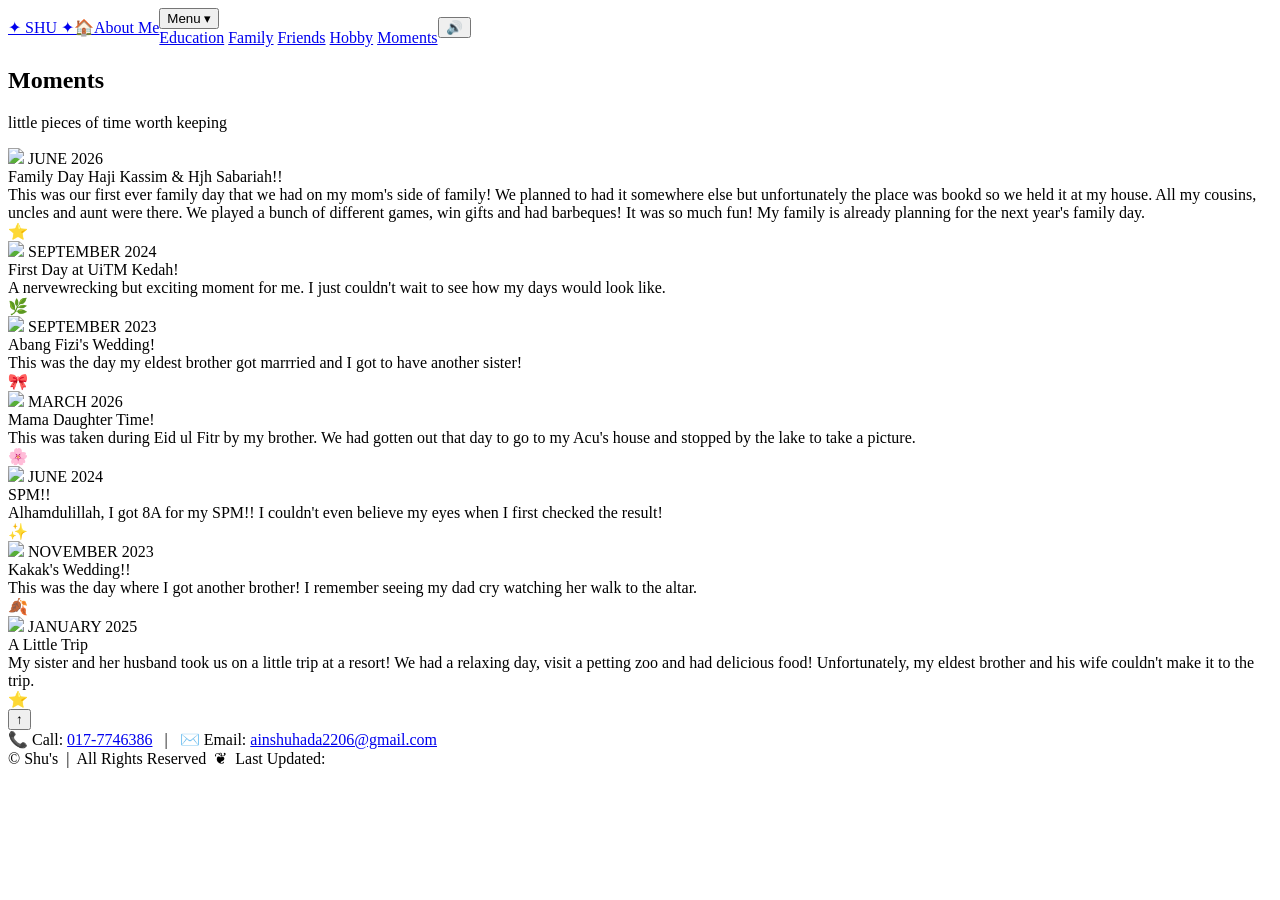
==== moments.html @ 7ead05fb "Add files via upload" ====
<!DOCTYPE html>
<html lang="en">
<head>
  <meta charset="UTF-8" />
  <meta name="viewport" content="width=device-width, initial-scale=1.0"/>
  <title>Moments</title>
  <link rel="stylesheet" href="style.css" />
  <style>
    .page-content {
      max-width: 860px;
      margin: 40px auto;
      background: var(--cream);
      border-radius: 18px;
      border: 3px solid var(--green);
      box-shadow: 4px 4px 0px var(--green);
      padding: 40px 48px;
    }
    .page-content h1 {
      font-family: 'Playfair Display', serif;
      color: var(--red);
      font-size: 2rem;
      margin-bottom: 16px;
      border-bottom: 3px solid var(--coral);
      padding-bottom: 10px;
    }
    .page-content p {
      font-size: 1rem;
      color: var(--dark);
      line-height: 1.8;
    }
  </style>
</head>
<body>

  <!-- Background Audio -->
  <audio id="bgAudio" src="audio/bgsound.mp3" loop></audio>

    <!-- ===================== HEADER / NAVBAR ===================== -->
  <table id="navbar" cellpadding="0" cellspacing="0">
    <tr>
      <!-- Logo (links to home) -->
      <td class="nav-cell nav-logo-cell">
        <a href="index.html" title="Home">
          <img src="image/logoshu.png" alt="Logo" class="nav-logo-img"
               onerror="this.outerHTML='<span class=nav-logo-text>✦ SHU ✦</span>'"/>
        </a>
      </td>
      <!-- Home -->
      <td class="nav-cell">
        <a href="index.html" class="nav-link home-icon" title="Home">
          <img src="image/home.png" alt="Home" class="home-img"
               onerror="this.outerHTML='🏠'"/>
        </a>
      </td>
      <!-- About Me -->
      <td class="nav-cell">
        <a href="aboutme.html" class="nav-link">About Me</a>
      </td>
      <!-- Dropdown -->
      <td class="nav-cell dropdown-cell">
        <div class="dropdown" id="mainDropdown">
          <button class="dropdown-btn" onclick="toggleDropdown()">Menu ▾</button>
          <div class="dropdown-content">
            <a href="education.html">Education</a>
            <a href="family.html">Family</a>
            <a href="friends.html">Friends</a>
            <a href="hobby.html">Hobby</a>
            <a href="moments.html">Moments</a>
          </div>
        </div>
      </td>
      <!-- Mute -->
      <td class="nav-cell sound-cell">
        <button id="muteBtn" class="mute-btn" onclick="toggleMute()" title="Mute/Unmute">🔊</button>
      </td>
    </tr>
  </table>
  <!-- ==================== END HEADER ========================== -->

  <main>
<!-- Hero -->
<section id="moments-hero">
  <h1>Moments</h1>
  <p>little pieces of time worth keeping</p>
</section>
 
<!-- Scrapbook Board -->
<section class="scrapbook-board">
  <div class="scrapbook-grid">
 
    <!-- FEATURED wide card — best for your most special memory -->
    <div class="scrapbook-card featured" style="--tilt: 0deg">
      <div class="card-tape"></div>
      <img src="image/moment1.png" class="card-photo">
      <span class="card-date">JUNE 2026</span>
      <div class="card-title">Family Day Haji Kassim & Hjh Sabariah!!</div>
      <div class="card-caption">This was our first ever family day that we had on my mom's side of family! We planned to had it somewhere else but unfortunately the place was bookd so we held it at my house. 
All my cousins, uncles and aunt were there. We played a bunch of different games,
win gifts and had barbeques! It was so much fun! My family is already planning for the next year's family day.</div>
      <span class="card-sticker">⭐</span>
    </div>
 
    <!-- Card 2 -->
    <div class="scrapbook-card" style="--tilt: -2deg">
      <div class="card-tape"></div>
      <img src="image/moment2.png" class="card-photo">
      <span class="card-date">SEPTEMBER 2024</span>
      <div class="card-title">First Day at UiTM Kedah!</div>
      <div class="card-caption">A nervewrecking but exciting moment for me. I just couldn't wait to see how my days would look like.</div>
      <span class="card-sticker">🌿</span>
    </div>
 
    <!-- Card 3 -->
    <div class="scrapbook-card" style="--tilt: 1.5deg">
      <div class="card-tape"></div>
      <img src="image/moment3.png" class="card-photo">
      <span class="card-date">SEPTEMBER 2023</span>
      <div class="card-title">Abang Fizi's Wedding!</div>
      <div class="card-caption">This was the day my eldest brother got marrried and I got to have another sister!</div>
      <span class="card-sticker">🎀</span>
    </div>
 
    <!-- Card 4 -->
    <div class="scrapbook-card" style="--tilt: -1deg">
      <div class="card-tape"></div>
      <img src="image/moment4.png" class="card-photo">
      <span class="card-date">MARCH 2026</span>
      <div class="card-title">Mama Daughter Time!</div>
      <div class="card-caption">This was taken during Eid ul Fitr by my brother.
We had gotten out that day to go to my Acu's house and stopped by the lake to take a picture.</div>
      <span class="card-sticker">🌸</span>
    </div>
 
    <!-- Card 5 -->
    <div class="scrapbook-card" style="--tilt: 2deg">
      <div class="card-tape"></div>
      <img src="image/moment5.png" class="card-photo">
      <span class="card-date">JUNE 2024</span>
      <div class="card-title">SPM!!</div>
      <div class="card-caption">Alhamdulillah, I got 8A for my SPM!! I couldn't even believe my eyes when I first checked the result!</div>
      <span class="card-sticker">✨</span>
    </div>
 
    <!-- Card 6 -->
    <div class="scrapbook-card" style="--tilt: -1.5deg">
      <div class="card-tape"></div>
      <img src="image/moment6.png" class="card-photo">
      <span class="card-date">NOVEMBER 2023</span>
      <div class="card-title">Kakak's Wedding!!</div>
      <div class="card-caption">This was the day where I got another brother! I remember seeing my dad cry watching her walk to the altar.</div>
      <span class="card-sticker">🍂</span>
    </div>
 
    <div class="scrapbook-card featured" style="--tilt: 0deg">
      <div class="card-tape"></div>
      <img src="image/moment7.png" class="card-photo">
      <span class="card-date">JANUARY 2025</span>
      <div class="card-title">A Little Trip</div>
      <div class="card-caption">My sister and her husband took us on a little trip at a resort! We had a relaxing day,
visit a petting zoo and had delicious food! Unfortunately, my eldest brother and his wife couldn't make it to the trip.</div>
      <span class="card-sticker">⭐</span>
    </div>
    <!-- To add more cards: copy any block above.
         Vary --tilt between -3deg and 3deg for the scrapbook feel.
         Use class="scrapbook-card featured" to make a card span 2 columns. -->
 
  </div>
</section>

<button id="backToTop" onclick="window.scrollTo({top:0, behavior:'smooth'})" title="Back to top">↑</button>
  </main>

      <!-- ===================== FOOTER ============================= -->
  <footer>
    <div class="footer-bottom">
      <span class="footer-contact">
        📞 Call: <a href="tel:01777746386" class="footer-link">017-7746386</a>
        &nbsp;&nbsp;|&nbsp;&nbsp;
        ✉️ Email: <a href="mailto:ainshuhada2206@gmail.com" class="footer-link">ainshuhada2206@gmail.com</a>
      </span>
      <br/>
      &copy; <span id="copy-year"></span> Shu's &nbsp;|&nbsp; All Rights Reserved
      &nbsp;&#10086;&nbsp;
      Last Updated: <span id="last-updated"></span>
    </div>
  </footer>
  <!-- ==================== END FOOTER ========================== -->

  <script src="script.js"></script>
</body>
</html>
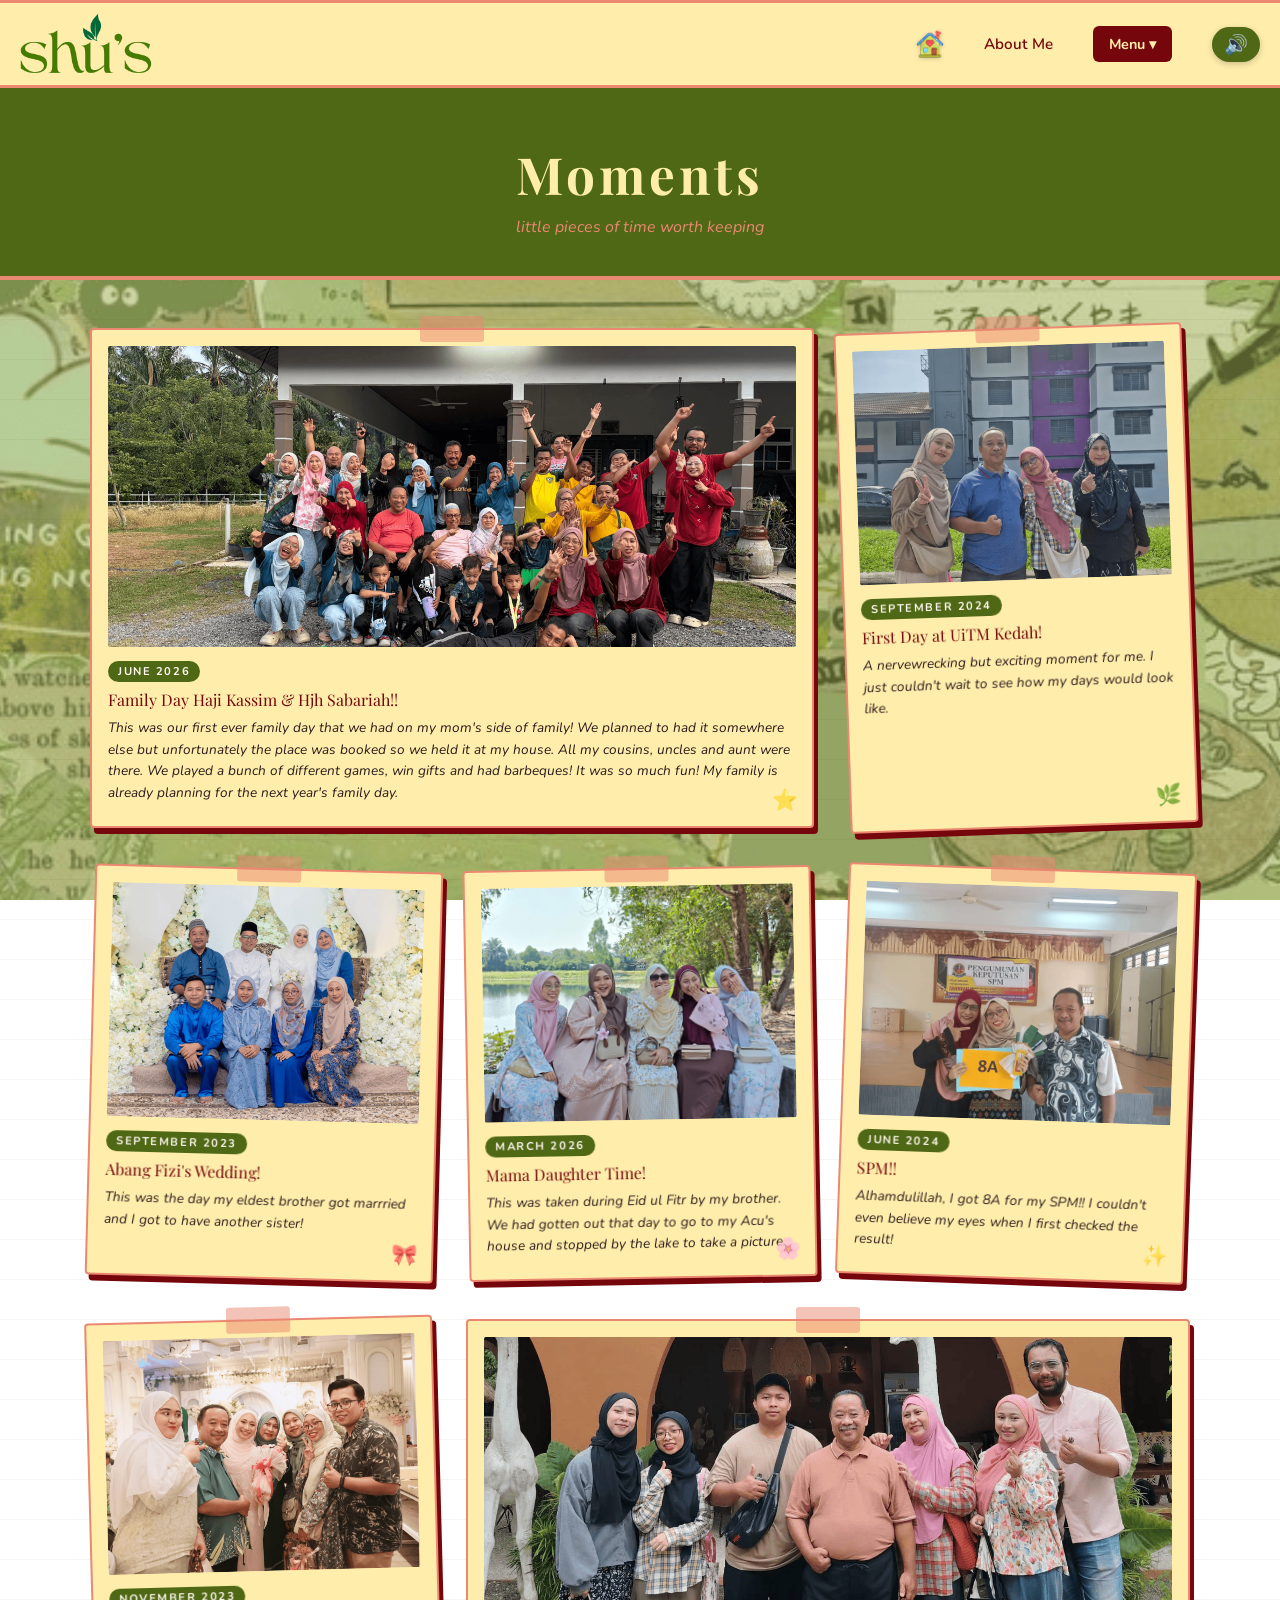
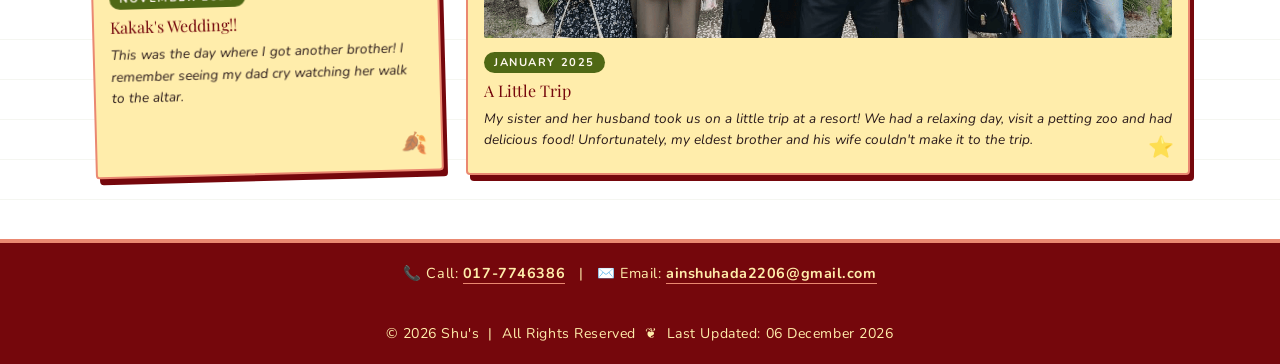
==== commit 7ff44648: "Update moments.html" ====
--- a/moments.html
+++ b/moments.html
@@ -94,7 +94,7 @@
       <img src="image/moment1.png" class="card-photo">
       <span class="card-date">JUNE 2026</span>
       <div class="card-title">Family Day Haji Kassim & Hjh Sabariah!!</div>
-      <div class="card-caption">This was our first ever family day that we had on my mom's side of family! We planned to had it somewhere else but unfortunately the place was bookd so we held it at my house. 
+      <div class="card-caption">This was our first ever family day that we had on my mom's side of family! We planned to had it somewhere else but unfortunately the place was booked so we held it at my house. 
 All my cousins, uncles and aunt were there. We played a bunch of different games,
 win gifts and had barbeques! It was so much fun! My family is already planning for the next year's family day.</div>
       <span class="card-sticker">⭐</span>
@@ -188,4 +188,4 @@
 
   <script src="script.js"></script>
 </body>
-</html>+</html>
--- a/style.css
+++ b/style.css
@@ -0,0 +1,3638 @@
+/* ============================================================
+   style.css  —  Ain Shuhada's Homepage
+   Colour palette:
+     #FFEDAB  – warm cream
+     #75070C  – deep red
+     #4F6815  – forest green
+     #EA8871  – soft coral
+   ============================================================ */
+
+@import url('https://fonts.googleapis.com/css2?family=Playfair+Display:wght@700&family=Nunito:wght@400;600&display=swap');
+
+:root {
+  --cream:  #FFEDAB;
+  --red:    #75070C;
+  --green:  #4F6815;
+  --coral:  #EA8871;
+  --white:  #fff8f0;
+  --dark:   #2a1a1a;
+}
+
+*, *::before, *::after { box-sizing: border-box; margin: 0; padding: 0; }
+
+body {
+  font-family: 'Nunito', sans-serif;
+  color: var(--dark);
+  background: url('image/bgimage.png') center center / cover fixed no-repeat;
+  min-height: 100vh;
+  display: flex;
+  flex-direction: column;
+}
+
+body::before {
+  content: '';
+  position: fixed;
+  inset: 0;
+  background: rgba(255, 237, 171, 0.22);
+  pointer-events: none;
+  z-index: 0;
+}
+
+/* Push footer to bottom */
+main { flex: 1; position: relative; z-index: 1; }
+
+a { text-decoration: none; color: inherit; }
+
+/* ============================================================
+   NAVBAR
+   ============================================================ */
+#navbar {
+  background-color: var(--cream);
+  border-top: 3px solid var(--coral);
+  border-bottom: 3px solid var(--coral);
+  width: 100%;
+  position: relative;
+  z-index: 1000;
+}
+
+/* Logo cell — left side, pushes other cells to the right */
+.nav-logo-cell {
+  background-color: var(--cream);
+  padding: 8px 20px;
+  width: 100%;
+}
+
+.nav-logo-img {
+  height: 62px;
+  max-width: 180px;
+  object-fit: contain;
+  vertical-align: middle;
+  transition: transform 0.25s;
+}
+.nav-logo-img:hover { transform: scale(1.06); }
+
+.nav-logo-text {
+  font-family: 'Playfair Display', serif;
+  font-size: 1.5rem;
+  color: var(--red);
+  font-weight: 700;
+  letter-spacing: 0.1em;
+}
+
+/* Nav cells — no borders, right-aligned */
+.nav-cell {
+  background-color: var(--cream);
+  padding: 10px 20px;
+  border-right: none;
+  white-space: nowrap;
+  vertical-align: middle;
+}
+
+.nav-link {
+  font-family: 'Nunito', sans-serif;
+  font-weight: 600;
+  font-size: 0.95rem;
+  color: var(--red);
+  transition: color 0.2s;
+}
+.nav-link:hover { color: var(--green); }
+
+.home-img {
+  height: 28px;
+  vertical-align: middle;
+  filter: drop-shadow(0 1px 2px rgba(0,0,0,0.2));
+}
+
+/* ── Dropdown ── */
+.dropdown-cell {
+  /* KEY FIX: do NOT clip overflow */
+  overflow: visible !important;
+  position: relative;
+}
+
+.dropdown {
+  position: relative;
+  display: inline-block;
+}
+
+.dropdown-btn {
+  background: var(--red);
+  color: var(--cream);
+  border: none;
+  padding: 8px 16px;
+  font-family: 'Nunito', sans-serif;
+  font-weight: 700;
+  font-size: 0.9rem;
+  border-radius: 6px;
+  cursor: pointer;
+  transition: background 0.2s;
+}
+.dropdown-btn:hover { background: var(--green); }
+
+.dropdown-content {
+  display: none;
+  position: absolute;
+  right: 0;
+  top: calc(100% + 6px);
+  background: var(--cream);
+  min-width: 170px;
+  border: 2px solid var(--red);
+  border-radius: 8px;
+  box-shadow: 0 12px 32px rgba(117,7,12,0.25);
+  /* KEY FIX: very high z-index so it floats above the hero table */
+  z-index: 9999;
+  overflow: hidden;
+}
+
+.dropdown-content a {
+  display: block;
+  padding: 10px 18px;
+  font-size: 0.9rem;
+  font-weight: 600;
+  color: var(--red);
+  border-bottom: 1px solid rgba(117,7,12,0.1);
+  transition: background 0.15s, color 0.15s;
+}
+.dropdown-content a:last-child { border-bottom: none; }
+.dropdown-content a:hover { background: var(--red); color: var(--cream); }
+
+/* Show on hover */
+.dropdown:hover .dropdown-content,
+.dropdown.open .dropdown-content { display: block; }
+
+/* ── Mute Button ── */
+.sound-cell { text-align: center; }
+
+.mute-btn {
+  background: var(--green);
+  border: none;
+  color: var(--cream);
+  font-size: 1.2rem;
+  padding: 6px 12px;
+  border-radius: 50px;
+  cursor: pointer;
+  transition: background 0.2s, transform 0.15s;
+  box-shadow: 0 2px 6px rgba(0,0,0,0.2);
+}
+.mute-btn:hover { background: var(--red); transform: scale(1.1); }
+
+/* ============================================================
+   HERO SECTION
+   ============================================================ */
+#hero-table {
+  margin: 28px auto;
+  max-width: 980px;
+  background: transparent;
+  border-collapse: separate;
+  border-spacing: 18px;
+  position: relative;
+  z-index: 1; /* lower than navbar's z-index */
+}
+
+#hero-pic-cell {
+  background: var(--cream);
+  border-radius: 18px;
+  border: 3px solid var(--coral);
+  width: 180px;
+  text-align: center;
+  padding: 24px 16px;
+  box-shadow: 4px 4px 0px var(--red);
+  vertical-align: middle;
+}
+
+.circle-pic {
+  width: 130px;
+  height: 130px;
+  border-radius: 50%;
+  overflow: hidden;
+  border: 4px solid var(--red);
+  margin: 0 auto;
+  background: var(--coral);
+  display: flex;
+  align-items: center;
+  justify-content: center;
+  position: relative;
+}
+.circle-pic img { width: 100%; height: 100%; object-fit: cover; }
+.pic-placeholder {
+  position: absolute;
+  font-size: 0.85rem;
+  font-weight: 700;
+  color: var(--white);
+  letter-spacing: 0.1em;
+}
+
+#hero-main-cell {
+  background: var(--cream);
+  border-radius: 18px;
+  border: 3px solid var(--green);
+  padding: 28px 32px;
+  text-align: center;
+  box-shadow: 4px 4px 0px var(--green);
+  vertical-align: middle;
+}
+
+#logo-img {
+  max-height: 70px;
+  max-width: 220px;
+  object-fit: contain;
+  margin-bottom: 14px;
+  transition: transform 0.3s;
+}
+#logo-img:hover { transform: scale(1.05); }
+
+#logo-fallback {
+  font-family: 'Playfair Display', serif;
+  font-size: 2rem;
+  color: var(--red);
+  margin-bottom: 14px;
+  letter-spacing: 0.15em;
+}
+
+#welcome-text {
+  font-family: 'Playfair Display', serif;
+  font-size: 1.6rem;
+  color: var(--red);
+  margin-bottom: 6px;
+}
+
+.wave { display: inline-block; animation: wave 1.4s infinite; }
+@keyframes wave {
+  0%,100% { transform: rotate(0deg); }
+  25%      { transform: rotate(20deg); }
+  75%      { transform: rotate(-10deg); }
+}
+
+#welcome-sub { font-size: 0.92rem; color: var(--green); font-style: italic; }
+
+#hero-quote-cell {
+  background: var(--cream);
+  border-radius: 18px;
+  border: 3px solid var(--coral);
+  padding: 24px 22px;
+  max-width: 240px;
+  text-align: center;
+  box-shadow: 4px 4px 0px var(--coral);
+  vertical-align: middle;
+}
+
+#quote-box p {
+  font-family: 'Playfair Display', serif;
+  font-size: 1rem;
+  color: var(--red);
+  line-height: 1.6;
+  margin: 8px 0;
+}
+
+.quote-mark {
+  font-size: 2.8rem;
+  color: var(--green);
+  font-family: 'Playfair Display', serif;
+  line-height: 0.5;
+  display: block;
+  opacity: 0.7;
+}
+.right-q { text-align: right; }
+
+/* ============================================================
+   SOCIAL BANNER
+   ============================================================ */
+#social-banner-table { margin: 0 auto; width: 100%; }
+
+#social-banner-cell {
+  background: var(--green);
+  color: var(--cream);
+  font-family: 'Playfair Display', serif;
+  font-size: 1.15rem;
+  letter-spacing: 0.08em;
+  padding: 14px 0;
+  border-top: 3px solid var(--red);
+  border-bottom: 3px solid var(--red);
+}
+
+/* ============================================================
+   FOUR-LEAF CLOVER SOCIAL SECTION
+   ============================================================ */
+#clover-section {
+  display: flex;
+  justify-content: center;
+  align-items: center;
+  padding: 60px 20px 80px;
+}
+
+.clover-wrapper {
+  position: relative;
+  width: 380px;
+  height: 380px;
+}
+
+.leaf {
+  position: absolute;
+  width: 165px;
+  height: 165px;
+  background: var(--cream);
+  border: 3px solid var(--green);
+  display: flex;
+  align-items: center;
+  justify-content: center;
+  box-shadow: 0 4px 18px rgba(79,104,21,0.25);
+  transition: transform 0.3s, box-shadow 0.3s;
+  cursor: pointer;
+}
+.leaf:hover {
+  transform: scale(1.08);
+  box-shadow: 0 8px 28px rgba(117,7,12,0.3);
+  z-index: 10;
+  background: #fff5cc;
+}
+
+.leaf-tl { top: 0; left: 0; border-radius: 60% 20% 50% 20%; }
+.leaf-tr { top: 0; right: 0; border-radius: 20% 60% 20% 50%; }
+.leaf-bl { bottom: 0; left: 0; border-radius: 20% 50% 20% 60%; }
+.leaf-br { bottom: 0; right: 0; border-radius: 50% 20% 60% 20%; }
+
+.leaf-inner { text-align: center; }
+.social-icon { font-size: 2rem; margin-bottom: 6px; }
+.social-name {
+  font-family: 'Playfair Display', serif;
+  font-size: 1rem;
+  font-weight: 700;
+  color: var(--red);
+  margin-bottom: 4px;
+}
+.social-user { font-size: 0.78rem; color: var(--green); font-style: italic; }
+
+.clover-center {
+  position: absolute;
+  top: 50%;
+  left: 50%;
+  transform: translate(-50%, -50%);
+  font-size: 2.4rem;
+  z-index: 5;
+  filter: drop-shadow(0 2px 4px rgba(0,0,0,0.3));
+  animation: spin 8s linear infinite;
+}
+@keyframes spin {
+  from { transform: translate(-50%, -50%) rotate(0deg); }
+  to   { transform: translate(-50%, -50%) rotate(360deg); }
+}
+
+/* ============================================================
+   FOOTER
+   ============================================================ */
+footer {
+  background-color: var(--red);
+  border-top: 4px solid var(--coral);
+  position: relative;
+  z-index: 1;
+}
+
+.footer-bottom {
+  background: var(--red);
+  color: var(--cream);
+  text-align: center;
+  padding: 16px 20px;
+  font-family: 'Nunito', sans-serif;
+  font-size: 0.88rem;
+  letter-spacing: 0.04em;
+  line-height: 2;
+}
+
+.footer-contact {
+  display: block;
+  font-size: 0.9rem;
+  margin-bottom: 4px;
+}
+
+.footer-link {
+  color: var(--cream);
+  font-weight: 700;
+  border-bottom: 1px solid var(--coral);
+  transition: color 0.2s, border-color 0.2s;
+}
+.footer-link:hover {
+  color: var(--coral);
+  border-color: transparent;
+}
+
+/* ============================================================
+   RESPONSIVE
+   ============================================================ */
+@media (max-width: 700px) {
+  #hero-table { border-spacing: 8px; }
+  #hero-pic-cell, #hero-main-cell, #hero-quote-cell {
+    display: block; width: 100% !important; margin-bottom: 12px;
+  }
+  .clover-wrapper { width: 300px; height: 300px; }
+  .leaf { width: 130px; height: 130px; }
+  .contact-cell { font-size: 0.72rem; }
+
+}
+
+/* LOADING SCREEN */
+#loading-screen {
+  position: fixed;
+  inset: 0;
+  background: #FFEDAB;
+  z-index: 99999;
+  display: flex;
+  align-items: center;
+  justify-content: center;
+  transition: opacity 0.8s ease;
+}
+#loading-screen.fade-out { opacity: 0; pointer-events: none; }
+#loading-content { text-align: center; animation: loadPulse 1.5s ease-in-out infinite alternate; }
+@keyframes loadPulse {
+  from { transform: scale(1); opacity: 0.85; }
+  to   { transform: scale(1.05); opacity: 1; }
+}
+#loading-logo { max-height: 120px; max-width: 280px; object-fit: contain; margin: 0 auto 24px; display: block; }
+#loading-logo-text { font-family: 'Playfair Display', serif; font-size: 3rem; color: #75070C; letter-spacing: 0.2em; margin-bottom: 24px; }
+.loading-dots { display: flex; justify-content: center; gap: 10px; }
+.loading-dots span { width: 12px; height: 12px; border-radius: 50%; background: #75070C; display: inline-block; animation: dotBounce 0.8s ease-in-out infinite alternate; }
+.loading-dots span:nth-child(2) { animation-delay: 0.2s; background: #EA8871; }
+.loading-dots span:nth-child(3) { animation-delay: 0.4s; background: #4F6815; }
+@keyframes dotBounce {
+  from { transform: translateY(0); opacity: 0.5; }
+  to   { transform: translateY(-14px); opacity: 1; }
+}
+
+/* TYPING ANIMATION */
+#typed-text::after { content: '|'; animation: blink 0.7s step-end infinite; color: #75070C; font-weight: 300; margin-left: 2px; }
+@keyframes blink {
+  0%, 100% { opacity: 1; }
+  50%       { opacity: 0; }
+}
+
+/* CURSOR SPARKLE */
+.sparkle { position: absolute; pointer-events: none; user-select: none; line-height: 1; animation: sparkleFade 0.8s ease-out forwards; z-index: 99998; transform: translate(-50%, -50%); }
+@keyframes sparkleFade {
+  0%   { opacity: 1; transform: translate(-50%, -50%) scale(1) rotate(0deg); }
+  100% { opacity: 0; transform: translate(-50%, -120%) scale(0.4) rotate(45deg); }
+}
+
+/* QUOTE CAROUSEL */
+#quote-text { transition: opacity 0.4s ease; }
+
+#quote-box p {
+  min-height: 120px;
+  display: flex;
+  align-items: center;
+  justify-content: center;
+  text-align: center;
+}
+
+#hero-quote-cell {
+  vertical-align: middle;
+  width: 240px;
+}
+
+#quote-box {
+  min-height: 260px;
+  display: flex;
+  flex-direction: column;
+  justify-content: space-between;
+}
+
+#quote-dots {
+  display: flex;
+  justify-content: center;
+  gap: 6px;
+  margin-top: 12px;
+}
+
+.qdot {
+  width: 8px;
+  height: 8px;
+  border-radius: 50%;
+  background: var(--coral);
+  opacity: 0.35;
+  transition: opacity 0.3s, background 0.3s;
+}
+
+.qdot.active {
+  opacity: 1;
+  background: var(--red);
+}
+
+/* ============================================================
+   aboutme.css  —  About Me Page Styles
+   ============================================================ */
+ 
+/* ── Banner ── */
+#am-banner {
+  background: var(--red);
+  border-bottom: 4px solid var(--coral);
+  border-top: 4px solid var(--coral);
+  text-align: center;
+  padding: 22px 20px;
+  margin-bottom: 28px;
+  position: relative;
+  z-index: 1;
+}
+ 
+#am-banner h1 {
+  font-family: 'Playfair Display', serif;
+  color: var(--cream);
+  font-size: 2.4rem;
+  letter-spacing: 0.06em;
+}
+ 
+.am-emoji { font-style: normal; }
+ 
+/* ── Main layout table ── */
+.am-table {
+  width: 94%;
+  max-width: 1100px;
+  margin: 0 auto 28px;
+  border-collapse: separate;
+  border-spacing: 16px;
+  position: relative;
+  z-index: 1;
+}
+ 
+.am-cell {
+  vertical-align: top;
+  padding: 0;
+}
+ 
+/* ── Generic card ── */
+.am-card {
+  background: var(--cream);
+  border-radius: 16px;
+  border: 2px solid var(--coral);
+  box-shadow: 3px 3px 0 var(--red);
+  padding: 18px 20px;
+  margin-bottom: 16px;
+}
+ 
+.am-card-title {
+  font-family: 'Playfair Display', serif;
+  font-size: 1rem;
+  color: var(--red);
+  font-weight: 700;
+  margin-bottom: 12px;
+  border-bottom: 2px solid var(--coral);
+  padding-bottom: 6px;
+}
+ 
+.am-card-label {
+  font-family: 'Nunito', sans-serif;
+  font-size: 0.8rem;
+  color: var(--green);
+  font-style: italic;
+  margin-bottom: 8px;
+  text-align: center;
+}
+ 
+/* ── Image boxes ── */
+.am-img-box {
+  width: 100%;
+  height: 160px;
+  border-radius: 10px;
+  overflow: hidden;
+  border: 2px solid var(--coral);
+  background: #f5e0c8;
+  display: flex;
+  align-items: center;
+  justify-content: center;
+  position: relative;
+}
+ 
+.am-img-box.tall { height: 200px; }
+ 
+.am-img-box img {
+  width: 100%;
+  height: 100%;
+  object-fit: cover;
+  position: absolute;
+  top: 0; left: 0;
+}
+ 
+.am-img-placeholder {
+  font-size: 0.8rem;
+  color: var(--red);
+  font-style: italic;
+  opacity: 0.6;
+}
+ 
+/* ── Column widths ── */
+#am-left  { width: 28%; }
+#am-mid   { width: 30%; }
+#am-right { width: 26%; }
+ 
+/* ── Likes & Dislikes table ── */
+.likes-table {
+  width: 100%;
+  border-collapse: collapse;
+  font-size: 0.85rem;
+}
+ 
+.likes-table tr { border-bottom: 1px solid rgba(117,7,12,0.1); }
+.likes-table tr:last-child { border-bottom: none; }
+ 
+.likes-table td {
+  padding: 7px 8px;
+  color: var(--dark);
+  width: 50%;
+}
+ 
+.likes-table td:first-child {
+  border-right: 2px solid var(--coral);
+}
+ 
+.likes-th, .dislikes-th {
+  padding: 8px;
+  font-family: 'Playfair Display', serif;
+  font-size: 0.9rem;
+  text-align: center;
+  background: var(--red);
+  color: var(--cream);
+  width: 50%;
+}
+ 
+.likes-th { border-radius: 6px 0 0 0; }
+.dislikes-th { border-radius: 0 6px 0 0; }
+ 
+/* ── Watch List ── */
+#am-watchlist-card { height: 100%; }
+ 
+.watch-list {
+  list-style: none;
+  padding: 0;
+  margin: 0;
+}
+ 
+.watch-list li {
+  padding: 9px 0;
+  border-bottom: 1px dashed var(--coral);
+  font-size: 0.88rem;
+  color: var(--dark);
+  display: flex;
+  align-items: center;
+  gap: 8px;
+}
+ 
+.watch-list li::before {
+  content: '🎬';
+  font-size: 0.9rem;
+  flex-shrink: 0;
+}
+ 
+.watch-list li:last-child { border-bottom: none; }
+ 
+/* ── Song Player ── */
+#am-song-card { text-align: center; }
+ 
+.am-album-wrap {
+  width: 110px;
+  height: 110px;
+  border-radius: 12px;
+  overflow: hidden;
+  border: 3px solid var(--red);
+  background: #f5e0c8;
+  margin: 0 auto 10px;
+  display: flex;
+  align-items: center;
+  justify-content: center;
+  position: relative;
+}
+ 
+.am-album-wrap img {
+  width: 100%;
+  height: 100%;
+  object-fit: cover;
+  position: absolute;
+  top: 0; left: 0;
+}
+ 
+#am-song-title {
+  font-family: 'Playfair Display', serif;
+  font-size: 0.95rem;
+  color: var(--red);
+  font-weight: 700;
+  margin: 4px 0 2px;
+}
+ 
+#am-song-artist {
+  font-size: 0.78rem;
+  color: var(--green);
+  font-style: italic;
+  margin-bottom: 10px;
+}
+ 
+#am-player {
+  display: flex;
+  justify-content: center;
+  gap: 10px;
+  margin-bottom: 8px;
+}
+ 
+.player-btn {
+  background: var(--red);
+  color: var(--cream);
+  border: none;
+  border-radius: 50%;
+  width: 34px;
+  height: 34px;
+  font-size: 0.9rem;
+  cursor: pointer;
+  transition: background 0.2s, transform 0.15s;
+  display: flex;
+  align-items: center;
+  justify-content: center;
+}
+ 
+.player-btn:hover { background: var(--green); transform: scale(1.1); }
+ 
+#am-progress-wrap { padding: 0 8px; }
+ 
+#am-progress {
+  width: 100%;
+  accent-color: var(--red);
+  cursor: pointer;
+}
+ 
+/* ── Bottom row ── */
+.am-bottom-table { margin-top: 0; }
+ 
+#am-food-cell { width: 28%; text-align: center; vertical-align: top; }
+ 
+.am-section-label {
+  font-family: 'Playfair Display', serif;
+  font-size: 1rem;
+  color: var(--cream);
+  font-weight: 700;
+  background: var(--green);
+  display: inline-block;
+  padding: 4px 14px;
+  border-radius: 20px;
+  margin-bottom: 14px;
+}
+ 
+.am-food-circle {
+  width: 150px;
+  height: 150px;
+  border-radius: 50%;
+  overflow: hidden;
+  border: 4px solid var(--red);
+  background: #f5e0c8;
+  margin: 0 auto;
+  display: flex;
+  align-items: center;
+  justify-content: center;
+  position: relative;
+  box-shadow: 3px 3px 0 var(--coral);
+}
+ 
+.am-food-circle img {
+  width: 100%;
+  height: 100%;
+  object-fit: cover;
+  position: absolute;
+  top: 0; left: 0;
+}
+ 
+/* ── Personalities ── */
+#am-personality-cell { vertical-align: top; }
+ 
+#am-personality-card { height: 100%; }
+ 
+.am-personality-text {
+  font-size: 0.92rem;
+  color: var(--dark);
+  line-height: 1.9;
+}
+ 
+/* ── Responsive ── */
+@media (max-width: 768px) {
+  .am-table, .am-bottom-table { border-spacing: 8px; }
+  #am-left, #am-mid, #am-right, #am-food-cell, #am-personality-cell {
+    display: block;
+    width: 100% !important;
+  }
+  #am-banner h1 { font-size: 1.6rem; }
+}
+ 
+/* ============================================================
+   PHOTO SLIDER (About Me page)
+   ============================================================ */
+.slider-wrap {
+  position: relative;
+  width: 100%;
+  border-radius: 10px;
+  overflow: hidden;
+  background: #f5e0c8;
+  border: 2px solid var(--coral);
+}
+ 
+.slide-track {
+  width: 100%;
+  height: 300px;
+  position: relative;
+}
+ 
+.slide {
+  display: none;
+  width: 100%;
+  height: 100%;
+  position: absolute;
+  top: 0; left: 0;
+  align-items: center;
+  justify-content: center;
+}
+ 
+.slide.active {
+  display: flex;
+  animation: slideIn 0.4s ease;
+}
+ 
+@keyframes slideIn {
+  from { opacity: 0; transform: translateX(18px); }
+  to   { opacity: 1; transform: translateX(0); }
+}
+ 
+.slide img {
+  width: 100%;
+  height: 100%;
+  object-fit: cover;
+  object-position:center top;
+  position: absolute;
+  top: 0; left: 0;
+}
+ 
+/* Arrow buttons */
+.slide-btn {
+  position: absolute;
+  top: 50%;
+  transform: translateY(-50%);
+  background: rgba(117,7,12,0.7);
+  color: #FFEDAB;
+  border: none;
+  width: 28px;
+  height: 28px;
+  border-radius: 50%;
+  font-size: 1.2rem;
+  cursor: pointer;
+  z-index: 10;
+  display: flex;
+  align-items: center;
+  justify-content: center;
+  transition: background 0.2s;
+  line-height: 1;
+}
+.slide-btn:hover { background: var(--red); }
+.slide-prev { left: 6px; }
+.slide-next { right: 6px; }
+ 
+/* Dots */
+.slide-dots {
+  position: absolute;
+  bottom: 6px;
+  width: 100%;
+  display: flex;
+  justify-content: center;
+  gap: 5px;
+  z-index: 10;
+}
+ 
+.sdot {
+  width: 7px;
+  height: 7px;
+  border-radius: 50%;
+  background: var(--cream);
+  opacity: 0.5;
+  transition: opacity 0.3s, background 0.3s;
+}
+ 
+.sdot.active {
+  opacity: 1;
+  background: var(--red);
+}
+ 
+/* ============================================================
+   ABOUT ME — Card colour variants
+   ============================================================ */
+ 
+/* Default card stays cream with coral border (already defined) */
+ 
+/* Green accent — border + shadow + heading underline */
+.am-card-green {
+  background: #f0f5e4;
+  border-color: var(--green);
+  box-shadow: 3px 3px 0 var(--green);
+}
+.am-card-green .am-card-title {
+  border-bottom-color: var(--green);
+  color: var(--green);
+}
+.am-card-green .likes-th,
+.am-card-green .dislikes-th {
+  background: var(--green);
+}
+.am-card-green .slide-btn { background: rgba(79,104,21,0.75); }
+.am-card-green .slide-btn:hover { background: var(--green); }
+.am-card-green .sdot.active { background: var(--green); }
+.am-card-green .slider-wrap { border-color: var(--green); }
+ 
+/* Coral accent */
+.am-card-coral {
+  background: #fdf0eb;
+  border-color: var(--coral);
+  box-shadow: 3px 3px 0 var(--coral);
+}
+.am-card-coral .am-card-title {
+  border-bottom-color: var(--coral);
+  color: #c0583a;
+}
+.am-card-coral .slide-btn { background: rgba(234,136,113,0.85); }
+.am-card-coral .slide-btn:hover { background: var(--coral); }
+.am-card-coral .sdot.active { background: var(--coral); }
+.am-card-coral .slider-wrap { border-color: var(--coral); }
+ 
+/* Red accent — slightly lighter background so text stays readable */
+.am-card-red {
+  background: #fdf0f0;
+  border-color: var(--red);
+  box-shadow: 3px 3px 0 var(--red);
+}
+.am-card-red .am-card-title {
+  border-bottom-color: var(--red);
+  color: var(--red);
+}
+.am-card-red .watch-list li::before { content: '🎬'; }
+ 
+/* Banner colour for Favourite Food label stays green — already set */
+
+
+/* ============================================================
+   style.css  —  Ain Shuhada's Homepage
+   Colour palette:
+     #FFEDAB  – warm cream
+     #75070C  – deep red
+     #4F6815  – forest green
+     #EA8871  – soft coral
+   ============================================================ */
+
+@import url('https://fonts.googleapis.com/css2?family=Playfair+Display:wght@700&family=Nunito:wght@400;600&display=swap');
+
+:root {
+  --cream:  #FFEDAB;
+  --red:    #75070C;
+  --green:  #4F6815;
+  --coral:  #EA8871;
+  --white:  #fff8f0;
+  --dark:   #2a1a1a;
+}
+
+*, *::before, *::after { box-sizing: border-box; margin: 0; padding: 0; }
+
+body {
+  font-family: 'Nunito', sans-serif;
+  color: var(--dark);
+  background: url('image/bgimage.png') center center / cover fixed no-repeat;
+  min-height: 100vh;
+  display: flex;
+  flex-direction: column;
+}
+
+body::before {
+  content: '';
+  position: fixed;
+  inset: 0;
+  background: rgba(255, 237, 171, 0.22);
+  pointer-events: none;
+  z-index: 0;
+}
+
+/* Push footer to bottom */
+main { flex: 1; position: relative; z-index: 1; }
+
+a { text-decoration: none; color: inherit; }
+
+/* ============================================================
+   NAVBAR
+   ============================================================ */
+#navbar {
+  background-color: var(--cream);
+  border-top: 3px solid var(--coral);
+  border-bottom: 3px solid var(--coral);
+  width: 100%;
+  position: relative;
+  z-index: 1000;
+}
+
+/* Logo cell — left side, pushes other cells to the right */
+.nav-logo-cell {
+  background-color: var(--cream);
+  padding: 8px 20px;
+  width: 100%;
+}
+
+.nav-logo-img {
+  height: 62px;
+  max-width: 180px;
+  object-fit: contain;
+  vertical-align: middle;
+  transition: transform 0.25s;
+}
+.nav-logo-img:hover { transform: scale(1.06); }
+
+.nav-logo-text {
+  font-family: 'Playfair Display', serif;
+  font-size: 1.5rem;
+  color: var(--red);
+  font-weight: 700;
+  letter-spacing: 0.1em;
+}
+
+/* Nav cells — no borders, right-aligned */
+.nav-cell {
+  background-color: var(--cream);
+  padding: 10px 20px;
+  border-right: none;
+  white-space: nowrap;
+  vertical-align: middle;
+}
+
+.nav-link {
+  font-family: 'Nunito', sans-serif;
+  font-weight: 600;
+  font-size: 0.95rem;
+  color: var(--red);
+  transition: color 0.2s;
+}
+.nav-link:hover { color: var(--green); }
+
+.home-img {
+  height: 28px;
+  vertical-align: middle;
+  filter: drop-shadow(0 1px 2px rgba(0,0,0,0.2));
+}
+
+/* ── Dropdown ── */
+.dropdown-cell {
+  /* KEY FIX: do NOT clip overflow */
+  overflow: visible !important;
+  position: relative;
+}
+
+.dropdown {
+  position: relative;
+  display: inline-block;
+}
+
+.dropdown-btn {
+  background: var(--red);
+  color: var(--cream);
+  border: none;
+  padding: 8px 16px;
+  font-family: 'Nunito', sans-serif;
+  font-weight: 700;
+  font-size: 0.9rem;
+  border-radius: 6px;
+  cursor: pointer;
+  transition: background 0.2s;
+}
+.dropdown-btn:hover { background: var(--green); }
+
+.dropdown-content {
+  display: none;
+  position: absolute;
+  right: 0;
+  top: calc(100% + 6px);
+  background: var(--cream);
+  min-width: 170px;
+  border: 2px solid var(--red);
+  border-radius: 8px;
+  box-shadow: 0 12px 32px rgba(117,7,12,0.25);
+  /* KEY FIX: very high z-index so it floats above the hero table */
+  z-index: 9999;
+  overflow: hidden;
+}
+
+.dropdown-content a {
+  display: block;
+  padding: 10px 18px;
+  font-size: 0.9rem;
+  font-weight: 600;
+  color: var(--red);
+  border-bottom: 1px solid rgba(117,7,12,0.1);
+  transition: background 0.15s, color 0.15s;
+}
+.dropdown-content a:last-child { border-bottom: none; }
+.dropdown-content a:hover { background: var(--red); color: var(--cream); }
+
+/* Show on hover */
+.dropdown:hover .dropdown-content,
+.dropdown.open .dropdown-content { display: block; }
+
+/* ── Mute Button ── */
+.sound-cell { text-align: center; }
+
+.mute-btn {
+  background: var(--green);
+  border: none;
+  color: var(--cream);
+  font-size: 1.2rem;
+  padding: 6px 12px;
+  border-radius: 50px;
+  cursor: pointer;
+  transition: background 0.2s, transform 0.15s;
+  box-shadow: 0 2px 6px rgba(0,0,0,0.2);
+}
+.mute-btn:hover { background: var(--red); transform: scale(1.1); }
+
+/* ============================================================
+   HERO SECTION
+   ============================================================ */
+#hero-table {
+  margin: 28px auto;
+  max-width: 980px;
+  background: transparent;
+  border-collapse: separate;
+  border-spacing: 18px;
+  position: relative;
+  z-index: 1; /* lower than navbar's z-index */
+}
+
+#hero-pic-cell {
+  background: var(--cream);
+  border-radius: 18px;
+  border: 3px solid var(--coral);
+  width: 180px;
+  text-align: center;
+  padding: 24px 16px;
+  box-shadow: 4px 4px 0px var(--red);
+  vertical-align: middle;
+}
+
+.circle-pic {
+  width: 130px;
+  height: 130px;
+  border-radius: 50%;
+  overflow: hidden;
+  border: 4px solid var(--red);
+  margin: 0 auto;
+  background: var(--coral);
+  display: flex;
+  align-items: center;
+  justify-content: center;
+  position: relative;
+}
+.circle-pic img { width: 100%; height: 100%; object-fit: cover; }
+.pic-placeholder {
+  position: absolute;
+  font-size: 0.85rem;
+  font-weight: 700;
+  color: var(--white);
+  letter-spacing: 0.1em;
+}
+
+#hero-main-cell {
+  background: var(--cream);
+  border-radius: 18px;
+  border: 3px solid var(--green);
+  padding: 28px 32px;
+  text-align: center;
+  box-shadow: 4px 4px 0px var(--green);
+  vertical-align: middle;
+}
+
+#logo-img {
+  max-height: 70px;
+  max-width: 220px;
+  object-fit: contain;
+  margin-bottom: 14px;
+  transition: transform 0.3s;
+}
+#logo-img:hover { transform: scale(1.05); }
+
+#logo-fallback {
+  font-family: 'Playfair Display', serif;
+  font-size: 2rem;
+  color: var(--red);
+  margin-bottom: 14px;
+  letter-spacing: 0.15em;
+}
+
+#welcome-text {
+  font-family: 'Playfair Display', serif;
+  font-size: 1.6rem;
+  color: var(--red);
+  margin-bottom: 6px;
+}
+
+.wave { display: inline-block; animation: wave 1.4s infinite; }
+@keyframes wave {
+  0%,100% { transform: rotate(0deg); }
+  25%      { transform: rotate(20deg); }
+  75%      { transform: rotate(-10deg); }
+}
+
+#welcome-sub { font-size: 0.92rem; color: var(--green); font-style: italic; }
+
+#hero-quote-cell {
+  background: var(--cream);
+  border-radius: 18px;
+  border: 3px solid var(--coral);
+  padding: 24px 22px;
+  max-width: 240px;
+  text-align: center;
+  box-shadow: 4px 4px 0px var(--coral);
+  vertical-align: middle;
+}
+
+#quote-box p {
+  font-family: 'Playfair Display', serif;
+  font-size: 1rem;
+  color: var(--red);
+  line-height: 1.6;
+  margin: 8px 0;
+}
+
+.quote-mark {
+  font-size: 2.8rem;
+  color: var(--green);
+  font-family: 'Playfair Display', serif;
+  line-height: 0.5;
+  display: block;
+  opacity: 0.7;
+}
+.right-q { text-align: right; }
+
+/* ============================================================
+   SOCIAL BANNER
+   ============================================================ */
+#social-banner-table { margin: 0 auto; width: 100%; }
+
+#social-banner-cell {
+  background: var(--green);
+  color: var(--cream);
+  font-family: 'Playfair Display', serif;
+  font-size: 1.15rem;
+  letter-spacing: 0.08em;
+  padding: 14px 0;
+  border-top: 3px solid var(--red);
+  border-bottom: 3px solid var(--red);
+}
+
+/* ============================================================
+   FOUR-LEAF CLOVER SOCIAL SECTION
+   ============================================================ */
+#clover-section {
+  display: flex;
+  justify-content: center;
+  align-items: center;
+  padding: 60px 20px 80px;
+}
+
+.clover-wrapper {
+  position: relative;
+  width: 380px;
+  height: 380px;
+}
+
+.leaf {
+  position: absolute;
+  width: 165px;
+  height: 165px;
+  background: var(--cream);
+  border: 3px solid var(--green);
+  display: flex;
+  align-items: center;
+  justify-content: center;
+  box-shadow: 0 4px 18px rgba(79,104,21,0.25);
+  transition: transform 0.3s, box-shadow 0.3s;
+  cursor: pointer;
+}
+.leaf:hover {
+  transform: scale(1.08);
+  box-shadow: 0 8px 28px rgba(117,7,12,0.3);
+  z-index: 10;
+  background: #fff5cc;
+}
+
+.leaf-tl { top: 0; left: 0; border-radius: 60% 20% 50% 20%; }
+.leaf-tr { top: 0; right: 0; border-radius: 20% 60% 20% 50%; }
+.leaf-bl { bottom: 0; left: 0; border-radius: 20% 50% 20% 60%; }
+.leaf-br { bottom: 0; right: 0; border-radius: 50% 20% 60% 20%; }
+
+.leaf-inner { text-align: center; }
+.social-icon { font-size: 2rem; margin-bottom: 6px; }
+.social-name {
+  font-family: 'Playfair Display', serif;
+  font-size: 1rem;
+  font-weight: 700;
+  color: var(--red);
+  margin-bottom: 4px;
+}
+.social-user { font-size: 0.78rem; color: var(--green); font-style: italic; }
+
+.clover-center {
+  position: absolute;
+  top: 50%;
+  left: 50%;
+  transform: translate(-50%, -50%);
+  font-size: 2.4rem;
+  z-index: 5;
+  filter: drop-shadow(0 2px 4px rgba(0,0,0,0.3));
+  animation: spin 8s linear infinite;
+}
+@keyframes spin {
+  from { transform: translate(-50%, -50%) rotate(0deg); }
+  to   { transform: translate(-50%, -50%) rotate(360deg); }
+}
+
+/* ============================================================
+   FOOTER
+   ============================================================ */
+footer {
+  background-color: var(--red);
+  border-top: 4px solid var(--coral);
+  position: relative;
+  z-index: 1;
+}
+
+.footer-bottom {
+  background: var(--red);
+  color: var(--cream);
+  text-align: center;
+  padding: 16px 20px;
+  font-family: 'Nunito', sans-serif;
+  font-size: 0.88rem;
+  letter-spacing: 0.04em;
+  line-height: 2;
+}
+
+.footer-contact {
+  display: block;
+  font-size: 0.9rem;
+  margin-bottom: 4px;
+}
+
+.footer-link {
+  color: var(--cream);
+  font-weight: 700;
+  border-bottom: 1px solid var(--coral);
+  transition: color 0.2s, border-color 0.2s;
+}
+.footer-link:hover {
+  color: var(--coral);
+  border-color: transparent;
+}
+
+/* ============================================================
+   RESPONSIVE
+   ============================================================ */
+@media (max-width: 700px) {
+  #hero-table { border-spacing: 8px; }
+  #hero-pic-cell, #hero-main-cell, #hero-quote-cell {
+    display: block; width: 100% !important; margin-bottom: 12px;
+  }
+  .clover-wrapper { width: 300px; height: 300px; }
+  .leaf { width: 130px; height: 130px; }
+  .contact-cell { font-size: 0.72rem; }
+
+}
+
+/* ============================================================
+   LOADING SCREEN
+   ============================================================ */
+#loading-screen {
+  position: fixed;
+  inset: 0;
+  background: var(--cream);
+  z-index: 99999;
+  display: flex;
+  align-items: center;
+  justify-content: center;
+  transition: opacity 0.8s ease;
+}
+
+#loading-screen.fade-out {
+  opacity: 0;
+  pointer-events: none;
+}
+
+#loading-content {
+  text-align: center;
+  animation: loadPulse 1.5s ease-in-out infinite alternate;
+}
+
+@keyframes loadPulse {
+  from { transform: scale(1);    opacity: 0.85; }
+  to   { transform: scale(1.05); opacity: 1;    }
+}
+
+#loading-logo {
+  max-height: 120px;
+  max-width: 280px;
+  object-fit: contain;
+  margin-bottom: 24px;
+  display: block;
+  margin-left: auto;
+  margin-right: auto;
+}
+
+#loading-logo-text {
+  font-family: 'Playfair Display', serif;
+  font-size: 3rem;
+  color: var(--red);
+  letter-spacing: 0.2em;
+  margin-bottom: 24px;
+}
+
+/* Three bouncing dots */
+.loading-dots {
+  display: flex;
+  justify-content: center;
+  gap: 10px;
+}
+
+.loading-dots span {
+  width: 12px;
+  height: 12px;
+  border-radius: 50%;
+  background: var(--red);
+  display: inline-block;
+  animation: dotBounce 0.8s ease-in-out infinite alternate;
+}
+
+.loading-dots span:nth-child(2) { animation-delay: 0.2s; background: var(--coral); }
+.loading-dots span:nth-child(3) { animation-delay: 0.4s; background: var(--green); }
+
+@keyframes dotBounce {
+  from { transform: translateY(0);    opacity: 0.5; }
+  to   { transform: translateY(-14px); opacity: 1;   }
+}
+
+/* ============================================================
+   TYPING ANIMATION — blinking cursor
+   ============================================================ */
+#typed-text::after {
+  content: '|';
+  animation: blink 0.7s step-end infinite;
+  color: var(--red);
+  font-weight: 300;
+  margin-left: 2px;
+}
+
+@keyframes blink {
+  0%, 100% { opacity: 1; }
+  50%       { opacity: 0; }
+}
+
+/* ============================================================
+   CURSOR SPARKLE
+   ============================================================ */
+.sparkle {
+  position: absolute;
+  pointer-events: none;
+  user-select: none;
+  font-style: normal;
+  line-height: 1;
+  animation: sparkleFade 0.8s ease-out forwards;
+  z-index: 99998;
+  transform: translate(-50%, -50%);
+}
+
+@keyframes sparkleFade {
+  0%   { opacity: 1;   transform: translate(-50%, -50%) scale(1)    rotate(0deg);   }
+  100% { opacity: 0;   transform: translate(-50%, -120%) scale(0.4) rotate(45deg);  }
+}
+/* ============================================================
+   aboutme.css  —  About Me Page Styles
+   ============================================================ */
+
+/* ── Banner ── */
+#am-banner {
+  background: var(--red);
+  border-bottom: 4px solid var(--coral);
+  border-top: 4px solid var(--coral);
+  text-align: center;
+  padding: 22px 20px;
+  margin-bottom: 28px;
+  position: relative;
+  z-index: 1;
+}
+
+#am-banner h1 {
+  font-family: 'Playfair Display', serif;
+  color: var(--cream);
+  font-size: 2.4rem;
+  letter-spacing: 0.06em;
+}
+
+.am-emoji { font-style: normal; }
+
+/* ── Main layout table ── */
+.am-table {
+  width: 94%;
+  max-width: 1100px;
+  margin: 0 auto 28px;
+  border-collapse: separate;
+  border-spacing: 16px;
+  position: relative;
+  z-index: 1;
+}
+
+.am-cell {
+  vertical-align: top;
+  padding: 0;
+}
+
+/* ── Generic card ── */
+.am-card {
+  background: var(--cream);
+  border-radius: 16px;
+  border: 2px solid var(--coral);
+  box-shadow: 3px 3px 0 var(--red);
+  padding: 18px 20px;
+  margin-bottom: 16px;
+}
+
+.am-card-title {
+  font-family: 'Playfair Display', serif;
+  font-size: 1rem;
+  color: var(--red);
+  font-weight: 700;
+  margin-bottom: 12px;
+  border-bottom: 2px solid var(--coral);
+  padding-bottom: 6px;
+}
+
+.am-card-label {
+  font-family: 'Nunito', sans-serif;
+  font-size: 0.8rem;
+  color: var(--green);
+  font-style: italic;
+  margin-bottom: 8px;
+  text-align: center;
+}
+
+/* ── Image boxes ── */
+.am-img-box {
+  width: 100%;
+  height: 160px;
+  border-radius: 10px;
+  overflow: hidden;
+  border: 2px solid var(--coral);
+  background: #f5e0c8;
+  display: flex;
+  align-items: center;
+  justify-content: center;
+  position: relative;
+}
+
+.am-img-box.tall { height: 200px; }
+
+.am-img-box img {
+  width: 100%;
+  height: 100%;
+  object-fit: cover;
+  position: absolute;
+  top: 0; left: 0;
+}
+
+.am-img-placeholder {
+  font-size: 0.8rem;
+  color: var(--red);
+  font-style: italic;
+  opacity: 0.6;
+}
+
+/* ── Column widths ── */
+#am-left  { width: 28%; }
+#am-mid   { width: 30%; }
+#am-right { width: 26%; }
+
+/* ── Likes & Dislikes table ── */
+.likes-table {
+  width: 100%;
+  border-collapse: collapse;
+  font-size: 0.85rem;
+}
+
+.likes-table tr { border-bottom: 1px solid rgba(117,7,12,0.1); }
+.likes-table tr:last-child { border-bottom: none; }
+
+.likes-table td {
+  padding: 7px 8px;
+  color: var(--dark);
+  width: 50%;
+}
+
+.likes-table td:first-child {
+  border-right: 2px solid var(--coral);
+}
+
+.likes-th, .dislikes-th {
+  padding: 8px;
+  font-family: 'Playfair Display', serif;
+  font-size: 0.9rem;
+  text-align: center;
+  background: var(--red);
+  color: var(--cream);
+  width: 50%;
+}
+
+.likes-th { border-radius: 6px 0 0 0; }
+.dislikes-th { border-radius: 0 6px 0 0; }
+
+/* ── Watch List ── */
+#am-watchlist-card { height: 100%; }
+
+.watch-list {
+  list-style: none;
+  padding: 0;
+  margin: 0;
+}
+
+.watch-list li {
+  padding: 9px 0;
+  border-bottom: 1px dashed var(--coral);
+  font-size: 0.88rem;
+  color: var(--dark);
+  display: flex;
+  align-items: center;
+  gap: 8px;
+}
+
+.watch-list li::before {
+  content: '🎬';
+  font-size: 0.9rem;
+  flex-shrink: 0;
+}
+
+.watch-list li:last-child { border-bottom: none; }
+
+/* ── Song Player ── */
+#am-song-card { text-align: center; }
+
+.am-album-wrap {
+  width: 110px;
+  height: 110px;
+  border-radius: 12px;
+  overflow: hidden;
+  border: 3px solid var(--red);
+  background: #f5e0c8;
+  margin: 0 auto 10px;
+  display: flex;
+  align-items: center;
+  justify-content: center;
+  position: relative;
+}
+
+.am-album-wrap img {
+  width: 100%;
+  height: 100%;
+  object-fit: cover;
+  position: absolute;
+  top: 0; left: 0;
+}
+
+#am-song-title {
+  font-family: 'Playfair Display', serif;
+  font-size: 0.95rem;
+  color: var(--red);
+  font-weight: 700;
+  margin: 4px 0 2px;
+}
+
+#am-song-artist {
+  font-size: 0.78rem;
+  color: var(--green);
+  font-style: italic;
+  margin-bottom: 10px;
+}
+
+#am-player {
+  display: flex;
+  justify-content: center;
+  gap: 10px;
+  margin-bottom: 8px;
+}
+
+.player-btn {
+  background: var(--red);
+  color: var(--cream);
+  border: none;
+  border-radius: 50%;
+  width: 34px;
+  height: 34px;
+  font-size: 0.9rem;
+  cursor: pointer;
+  transition: background 0.2s, transform 0.15s;
+  display: flex;
+  align-items: center;
+  justify-content: center;
+}
+
+.player-btn:hover { background: var(--green); transform: scale(1.1); }
+
+#am-progress-wrap { padding: 0 8px; }
+
+#am-progress {
+  width: 100%;
+  accent-color: var(--red);
+  cursor: pointer;
+}
+
+/* ── Bottom row ── */
+.am-bottom-table { margin-top: 0; }
+
+#am-food-cell { width: 28%; text-align: center; vertical-align: top; }
+
+.am-section-label {
+  font-family: 'Playfair Display', serif;
+  font-size: 1rem;
+  color: var(--cream);
+  font-weight: 700;
+  background: var(--green);
+  display: inline-block;
+  padding: 4px 14px;
+  border-radius: 20px;
+  margin-bottom: 14px;
+}
+
+.am-food-circle {
+  width: 150px;
+  height: 150px;
+  border-radius: 50%;
+  overflow: hidden;
+  border: 4px solid var(--red);
+  background: #f5e0c8;
+  margin: 0 auto;
+  display: flex;
+  align-items: center;
+  justify-content: center;
+  position: relative;
+  box-shadow: 3px 3px 0 var(--coral);
+}
+
+.am-food-circle img {
+  width: 100%;
+  height: 100%;
+  object-fit: cover;
+  position: absolute;
+  top: 0; left: 0;
+}
+
+/* ── Personalities ── */
+#am-personality-cell { vertical-align: top; }
+
+#am-personality-card { height: 100%; }
+
+.am-personality-text {
+  font-size: 0.92rem;
+  color: var(--dark);
+  line-height: 1.9;
+}
+
+/* ── Responsive ── */
+@media (max-width: 768px) {
+  .am-table, .am-bottom-table { border-spacing: 8px; }
+  #am-left, #am-mid, #am-right, #am-food-cell, #am-personality-cell {
+    display: block;
+    width: 100% !important;
+  }
+  #am-banner h1 { font-size: 1.6rem; }
+}
+
+/* ============================================================
+   PHOTO SLIDER (About Me page)
+   ============================================================ */
+.slider-wrap {
+  position: relative;
+  width: 100%;
+  border-radius: 10px;
+  overflow: hidden;
+  background: #f5e0c8;
+  border: 2px solid var(--coral);
+  min-height: 170px;
+}
+
+.slide-track {
+  width: 100%;
+  height: auto;
+  min-height: 170px;
+  position: relative;
+}
+
+.slide {
+  display: none;
+  width: 100%;
+  height: 100%;
+  position: absolute;
+  top: 0; left: 0;
+  align-items: center;
+  justify-content: center;
+}
+
+.slide.active {
+  display: flex;
+  animation: slideIn 0.4s ease;
+}
+
+@keyframes slideIn {
+  from { opacity: 0; transform: translateX(18px); }
+  to   { opacity: 1; transform: translateX(0); }
+}
+
+.slide img {
+  width: 100%;
+  height: auto;
+  display: block;
+  position: static;
+}
+
+/* Arrow buttons */
+.slide-btn {
+  position: absolute;
+  top: 50%;
+  transform: translateY(-50%);
+  background: rgba(117,7,12,0.7);
+  color: #FFEDAB;
+  border: none;
+  width: 28px;
+  height: 28px;
+  border-radius: 50%;
+  font-size: 1.2rem;
+  cursor: pointer;
+  z-index: 10;
+  display: flex;
+  align-items: center;
+  justify-content: center;
+  transition: background 0.2s;
+  line-height: 1;
+}
+.slide-btn:hover { background: var(--red); }
+.slide-prev { left: 6px; }
+.slide-next { right: 6px; }
+
+/* Dots */
+.slide-dots {
+  position: absolute;
+  bottom: 6px;
+  width: 100%;
+  display: flex;
+  justify-content: center;
+  gap: 5px;
+  z-index: 10;
+}
+
+.sdot {
+  width: 7px;
+  height: 7px;
+  border-radius: 50%;
+  background: var(--cream);
+  opacity: 0.5;
+  transition: opacity 0.3s, background 0.3s;
+}
+
+.sdot.active {
+  opacity: 1;
+  background: var(--red);
+}
+
+/* ============================================================
+   ABOUT ME — Card colour variants
+   ============================================================ */
+
+/* Default card stays cream with coral border (already defined) */
+
+/* Green accent — border + shadow + heading underline */
+.am-card-green {
+  background: #f0f5e4;
+  border-color: var(--green);
+  box-shadow: 3px 3px 0 var(--green);
+}
+.am-card-green .am-card-title {
+  border-bottom-color: var(--green);
+  color: var(--green);
+}
+.am-card-green .likes-th,
+.am-card-green .dislikes-th {
+  background: var(--green);
+}
+.am-card-green .slide-btn { background: rgba(79,104,21,0.75); }
+.am-card-green .slide-btn:hover { background: var(--green); }
+.am-card-green .sdot.active { background: var(--green); }
+.am-card-green .slider-wrap { border-color: var(--green); }
+
+/* Coral accent */
+.am-card-coral {
+  background: #fdf0eb;
+  border-color: var(--coral);
+  box-shadow: 3px 3px 0 var(--coral);
+}
+.am-card-coral .am-card-title {
+  border-bottom-color: var(--coral);
+  color: #c0583a;
+}
+.am-card-coral .slide-btn { background: rgba(234,136,113,0.85); }
+.am-card-coral .slide-btn:hover { background: var(--coral); }
+.am-card-coral .sdot.active { background: var(--coral); }
+.am-card-coral .slider-wrap { border-color: var(--coral); }
+
+/* Red accent — slightly lighter background so text stays readable */
+.am-card-red {
+  background: #fdf0f0;
+  border-color: var(--red);
+  box-shadow: 3px 3px 0 var(--red);
+}
+.am-card-red .am-card-title {
+  border-bottom-color: var(--red);
+  color: var(--red);
+}
+.am-card-red .watch-list li::before { content: '🎬'; }
+
+/* Banner colour for Favourite Food label stays green — already set */
+
+/* ============================================================
+   EDUCATION PAGE — Timeline
+   ============================================================ */
+
+#edu-banner {
+  background: var(--green);
+  border-top: 4px solid var(--coral);
+  border-bottom: 4px solid var(--coral);
+  text-align: center;
+  padding: 28px 20px 20px;
+  position: relative;
+  z-index: 1;
+  margin-bottom: 50px;
+}
+
+#edu-banner h1 {
+  font-family: 'Playfair Display', serif;
+  color: var(--cream);
+  font-size: 2.4rem;
+  margin-bottom: 6px;
+}
+
+#edu-banner p {
+  color: var(--cream);
+  font-size: 1rem;
+  font-style: italic;
+  opacity: 0.9;
+}
+
+/* Timeline container */
+#edu-timeline {
+  position: relative;
+  max-width: 960px;
+  margin: 0 auto 60px;
+  padding: 0 40px;
+  z-index: 1;
+}
+
+/* Vertical centre line */
+#edu-timeline::before {
+  content: '';
+  position: absolute;
+  left: 50%;
+  top: 0;
+  bottom: 0;
+  width: 4px;
+  background: linear-gradient(to bottom, var(--coral), var(--red), var(--green), var(--coral));
+  border-radius: 4px;
+  transform: translateX(-50%);
+}
+
+/* Each timeline item */
+.edu-item {
+  display: flex;
+  align-items: flex-start;
+  margin-bottom: 50px;
+  position: relative;
+  width: 100%;
+  min-height: 60px;
+}
+
+/* Dot — always centred on the line */
+.edu-item::before {
+  content: '';
+  width: 20px;
+  height: 20px;
+  border-radius: 50%;
+  background: var(--cream);
+  border: 4px solid var(--red);
+  position: absolute;
+  left: 50%;
+  top: 24px;
+  transform: translateX(-50%);
+  z-index: 2;
+  box-shadow: 0 0 0 4px rgba(117,7,12,0.15);
+  flex-shrink: 0;
+}
+
+.edu-item.edu-left::before  { border-color: var(--coral); box-shadow: 0 0 0 4px rgba(234,136,113,0.25); }
+.edu-item.edu-right::before { border-color: var(--green); box-shadow: 0 0 0 4px rgba(79,104,21,0.15); }
+
+/* Left side — card sits in left half */
+.edu-left {
+  justify-content: flex-start;
+  padding-right: calc(50% + 24px);
+  padding-left: 0;
+}
+
+/* Right side — card sits in right half */
+.edu-right {
+  justify-content: flex-end;
+  padding-left: calc(50% + 24px);
+  padding-right: 0;
+}
+
+/* Card */
+.edu-content {
+  width: 100%;
+  background: var(--cream);
+  border-radius: 16px;
+  border: 2px solid var(--coral);
+  box-shadow: 4px 4px 0 var(--red);
+  padding: 24px 28px;
+  display: flex;
+  align-items: flex-start;
+  gap: 20px;
+  transition: transform 0.25s, box-shadow 0.25s;
+}
+
+.edu-content:hover {
+  transform: translateY(-4px);
+  box-shadow: 6px 8px 0 var(--red);
+}
+
+/* Colour variants */
+.edu-card-coral {
+  border-color: var(--coral);
+  box-shadow: 4px 4px 0 var(--coral);
+  background: #fdf0eb;
+}
+.edu-card-coral:hover { box-shadow: 6px 8px 0 var(--coral); }
+
+.edu-card-green {
+  border-color: var(--green);
+  box-shadow: 4px 4px 0 var(--green);
+  background: #f0f5e4;
+}
+.edu-card-green:hover { box-shadow: 6px 8px 0 var(--green); }
+
+.edu-card-red {
+  border-color: var(--red);
+  box-shadow: 4px 4px 0 var(--red);
+  background: #fdf0f0;
+}
+.edu-card-red:hover { box-shadow: 6px 8px 0 var(--red); }
+
+/* School logo */
+.edu-logo-wrap {
+  width: 90px;
+  height: 90px;
+  border-radius: 12px;
+  overflow: hidden;
+  border: 2px solid var(--coral);
+  background: white;
+  display: flex;
+  align-items: center;
+  justify-content: center;
+  flex-shrink: 0;
+}
+
+.edu-logo-wrap img {
+  width: 100%;
+  height: 100%;
+  object-fit: contain;
+}
+
+.edu-logo-placeholder { font-size: 2rem; }
+
+.edu-info { flex: 1; }
+
+.edu-level {
+  display: inline-block;
+  background: var(--red);
+  color: var(--cream);
+  font-size: 0.72rem;
+  font-weight: 700;
+  padding: 3px 10px;
+  border-radius: 20px;
+  letter-spacing: 0.06em;
+  margin-bottom: 7px;
+  font-family: 'Nunito', sans-serif;
+}
+
+.edu-card-green .edu-level { background: var(--green); }
+.edu-card-coral .edu-level { background: #c0583a; }
+
+.edu-name {
+  font-family: 'Playfair Display', serif;
+  font-size: 1.1rem;
+  color: var(--dark);
+  margin-bottom: 6px;
+  line-height: 1.4;
+}
+
+.edu-location,
+.edu-year,
+.edu-course {
+  font-size: 0.82rem;
+  color: var(--green);
+  margin-bottom: 3px;
+  font-family: 'Nunito', sans-serif;
+}
+
+.edu-course { color: var(--red); font-weight: 600; }
+
+.edu-story {
+  font-size: 0.85rem;
+  color: var(--dark);
+  font-style: italic;
+  margin-top: 8px;
+  line-height: 1.7;
+  opacity: 0.85;
+}
+
+/* Responsive */
+@media (max-width: 680px) {
+  .edu-left, .edu-right {
+    padding-left: 44px;
+    padding-right: 0;
+    justify-content: flex-start;
+  }
+  #edu-timeline::before { left: 20px; }
+  .edu-item::before { left: 20px; }
+  .edu-content { padding: 16px; }
+  .edu-logo-wrap { width: 70px; height: 70px; }
+}
+
+/* ============================================================
+   FAMILY PAGE
+   ============================================================ */
+ 
+/* Banner */
+#fam-banner {
+  background: var(--coral);
+  border-top: 4px solid var(--red);
+  border-bottom: 4px solid var(--red);
+  text-align: center;
+  padding: 28px 20px 20px;
+  position: relative;
+  z-index: 1;
+  margin-bottom: 0;
+}
+ 
+#fam-banner h1 {
+  font-family: 'Playfair Display', serif;
+  color: var(--cream);
+  font-size: 2.4rem;
+  margin-bottom: 6px;
+}
+ 
+#fam-banner p {
+  color: var(--cream);
+  font-size: 1rem;
+  font-style: italic;
+  opacity: 0.9;
+}
+ 
+/* Intro */
+#fam-intro {
+  max-width: 680px;
+  margin: 30px auto 36px;
+  text-align: center;
+  background: var(--cream);
+  border-radius: 16px;
+  border: 2px solid var(--coral);
+  box-shadow: 3px 3px 0 var(--coral);
+  padding: 20px 32px;
+  position: relative;
+  z-index: 1;
+}
+ 
+#fam-intro p {
+  font-family: 'Playfair Display', serif;
+  font-size: 1rem;
+  color: var(--dark);
+  line-height: 1.8;
+  font-style: italic;
+}
+ 
+/* Gallery grid — 3 columns */
+#fam-gallery {
+  display: grid;
+  grid-template-columns: repeat(3, 1fr);
+  gap: 20px;
+  max-width: 1000px;
+  margin: 0 auto 60px;
+  padding: 0 24px;
+  position: relative;
+  z-index: 1;
+}
+ 
+/* Each gallery item */
+.fam-item {
+  background: var(--cream);
+  border-radius: 14px;
+  border: 2px solid var(--coral);
+  box-shadow: 3px 3px 0 var(--red);
+  overflow: hidden;
+  cursor: pointer;
+  transition: transform 0.25s, box-shadow 0.25s;
+}
+ 
+.fam-item:hover {
+  transform: translateY(-5px);
+  box-shadow: 5px 8px 0 var(--red);
+}
+ 
+.fam-video-item { cursor: default; }
+.fam-video-item:hover { transform: none; box-shadow: 3px 3px 0 var(--red); }
+ 
+/* Media box */
+.fam-media {
+  width: 100%;
+  height: 200px;
+  overflow: hidden;
+  position: relative;
+  background: #f5e0c8;
+  display: flex;
+  align-items: center;
+  justify-content: center;
+}
+ 
+.fam-media img {
+  width: 100%;
+  height: 100%;
+  object-fit: cover;
+  display: block;
+  transition: transform 0.3s;
+}
+ 
+.fam-item:hover .fam-media img { transform: scale(1.05); }
+ 
+/* Placeholder when image missing */
+.fam-placeholder::after {
+  content: '🖼️';
+  font-size: 2.5rem;
+  opacity: 0.4;
+}
+ 
+/* Hover overlay on photos */
+.fam-overlay {
+  position: absolute;
+  inset: 0;
+  background: rgba(117,7,12,0.35);
+  color: var(--cream);
+  font-family: 'Nunito', sans-serif;
+  font-weight: 700;
+  font-size: 1rem;
+  display: flex;
+  align-items: center;
+  justify-content: center;
+  opacity: 0;
+  transition: opacity 0.25s;
+}
+ 
+.fam-item:hover .fam-overlay { opacity: 1; }
+ 
+/* Video */
+.fam-video-wrap {
+  height: 200px;
+  background: #1a1a1a;
+}
+ 
+.fam-video-wrap video {
+  width: 100%;
+  height: 100%;
+  object-fit: cover;
+  display: block;
+}
+ 
+/* Caption */
+.fam-caption {
+  font-family: 'Nunito', sans-serif;
+  font-size: 0.85rem;
+  color: var(--red);
+  text-align: center;
+  padding: 10px 12px;
+  font-style: italic;
+  border-top: 1px solid rgba(234,136,113,0.4);
+}
+ 
+/* ── LIGHTBOX ── */
+#lightbox {
+  display: none;
+  position: fixed;
+  inset: 0;
+  background: rgba(0,0,0,0.82);
+  z-index: 99999;
+  align-items: center;
+  justify-content: center;
+  padding: 20px;
+}
+ 
+#lightbox.active { display: flex; }
+ 
+#lightbox-inner {
+  position: relative;
+  max-width: 800px;
+  width: 100%;
+  text-align: center;
+}
+ 
+#lightbox-img {
+  max-width: 100%;
+  max-height: 78vh;
+  border-radius: 12px;
+  border: 3px solid var(--cream);
+  box-shadow: 0 8px 40px rgba(0,0,0,0.5);
+  display: block;
+  margin: 0 auto;
+}
+ 
+#lightbox-caption {
+  color: var(--cream);
+  font-family: 'Playfair Display', serif;
+  font-size: 1rem;
+  margin-top: 14px;
+  font-style: italic;
+}
+ 
+#lightbox-close {
+  position: absolute;
+  top: -16px;
+  right: -16px;
+  background: var(--red);
+  color: var(--cream);
+  border: none;
+  border-radius: 50%;
+  width: 36px;
+  height: 36px;
+  font-size: 1rem;
+  cursor: pointer;
+  display: flex;
+  align-items: center;
+  justify-content: center;
+  transition: background 0.2s;
+  z-index: 10;
+}
+#lightbox-close:hover { background: var(--coral); }
+ 
+/* Responsive */
+@media (max-width: 700px) {
+  #fam-gallery { grid-template-columns: repeat(2, 1fr); gap: 12px; padding: 0 12px; }
+  .fam-media, .fam-video-wrap { height: 150px; }
+}
+ 
+@media (max-width: 480px) {
+  #fam-gallery { grid-template-columns: 1fr; }
+}
+
+/* ============================================================
+   HOBBY PAGE
+   ============================================================ */
+ 
+/* Hobby banners */
+.hobby-banner {
+  text-align: center;
+  padding: 28px 20px 20px;
+  position: relative;
+  z-index: 1;
+  margin-bottom: 0;
+}
+ 
+.hobby-banner h1 {
+  font-family: 'Playfair Display', serif;
+  color: var(--cream);
+  font-size: 2.2rem;
+  margin-bottom: 6px;
+}
+ 
+.hobby-banner p {
+  color: var(--cream);
+  font-size: 1rem;
+  font-style: italic;
+  opacity: 0.9;
+}
+ 
+.hobby-banner-red   { background: var(--red);   border-top: 4px solid var(--coral); border-bottom: 4px solid var(--coral); }
+.hobby-banner-green { background: var(--green); border-top: 4px solid var(--coral); border-bottom: 4px solid var(--coral); margin-top: 60px; }
+.hobby-banner-coral { background: var(--coral); border-top: 4px solid var(--red);   border-bottom: 4px solid var(--red);   margin-top: 60px; }
+ 
+/* Hobby section wrapper */
+.hobby-section {
+  max-width: 960px;
+  margin: 0 auto 40px;
+  padding: 0 24px;
+  position: relative;
+  z-index: 1;
+}
+ 
+/* Sub-section titles */
+.hobby-sub-title {
+  font-family: 'Playfair Display', serif;
+  font-size: 1.5rem;
+  color: var(--red);
+  text-align: center;
+  margin: 40px 0 24px;
+  position: relative;
+}
+ 
+.hobby-sub-title::after {
+  content: '';
+  display: block;
+  width: 60px;
+  height: 3px;
+  background: var(--coral);
+  margin: 8px auto 0;
+  border-radius: 4px;
+}
+ 
+/* Coming soon placeholder */
+.hobby-coming-soon {
+  text-align: center;
+  padding: 40px;
+  font-family: 'Playfair Display', serif;
+  font-size: 1.1rem;
+  color: var(--cream);
+  font-style: italic;
+  background: rgba(255,237,171,0.15);
+  border-radius: 16px;
+  margin-top: 20px;
+}
+ 
+/* ── MOVIE TIMELINE ── */
+.movie-timeline {
+  position: relative;
+  padding: 0 10px;
+}
+ 
+.movie-timeline::before {
+  content: '';
+  position: absolute;
+  left: 50%;
+  top: 0;
+  bottom: 0;
+  width: 4px;
+  background: linear-gradient(to bottom, var(--coral), var(--red), var(--green));
+  border-radius: 4px;
+  transform: translateX(-50%);
+}
+ 
+.movie-item {
+  display: flex;
+  margin-bottom: 40px;
+  position: relative;
+  width: 100%;
+}
+ 
+/* Dot on the line */
+.movie-item::before {
+  content: '';
+  width: 18px;
+  height: 18px;
+  border-radius: 50%;
+  background: var(--cream);
+  border: 4px solid var(--coral);
+  position: absolute;
+  left: 50%;
+  top: 28px;
+  transform: translateX(-50%);
+  z-index: 2;
+  box-shadow: 0 0 0 4px rgba(234,136,113,0.2);
+}
+ 
+.movie-left  { justify-content: flex-start; padding-right: calc(50% + 24px); }
+.movie-right { justify-content: flex-end;   padding-left:  calc(50% + 24px); }
+ 
+.movie-card {
+  width: 100%;
+  background: var(--cream);
+  border-radius: 16px;
+  border: 2px solid var(--coral);
+  box-shadow: 4px 4px 0 var(--coral);
+  padding: 18px 20px;
+  display: flex;
+  align-items: flex-start;
+  gap: 16px;
+  transition: transform 0.25s, box-shadow 0.25s;
+}
+ 
+.movie-card:hover {
+  transform: translateY(-4px);
+  box-shadow: 6px 8px 0 var(--coral);
+}
+ 
+.movie-card-coral { background: #fdf0eb; border-color: var(--coral); box-shadow: 4px 4px 0 var(--coral); }
+.movie-card-green { background: #f0f5e4; border-color: var(--green); box-shadow: 4px 4px 0 var(--green); }
+.movie-card-green:hover { box-shadow: 6px 8px 0 var(--green); }
+.movie-card-red   { background: #fdf0f0; border-color: var(--red);   box-shadow: 4px 4px 0 var(--red); }
+.movie-card-red:hover   { box-shadow: 6px 8px 0 var(--red); }
+ 
+.movie-poster-wrap {
+  width: 90px;
+  height: 130px;
+  border-radius: 10px;
+  overflow: hidden;
+  border: 2px solid var(--coral);
+  background: #f5e0c8;
+  flex-shrink: 0;
+  display: flex;
+  align-items: center;
+  justify-content: center;
+  position: relative;
+}
+ 
+.movie-poster-wrap img {
+  width: 100%;
+  height: 100%;
+  object-fit: contain;
+  position: absolute;
+  top: 0; left: 0;
+}
+ 
+.movie-poster-placeholder { font-size: 2rem; }
+ 
+.movie-info { flex: 1; }
+ 
+.movie-title {
+  font-family: 'Playfair Display', serif;
+  font-size: 1.05rem;
+  color: var(--red);
+  margin-bottom: 8px;
+}
+ 
+.movie-review {
+  font-size: 0.85rem;
+  color: var(--dark);
+  font-style: italic;
+  line-height: 1.7;
+  opacity: 0.85;
+}
+ 
+/* ── TOP 3 ANIMES ── */
+.anime-grid {
+  display: grid;
+  grid-template-columns: repeat(3, 1fr);
+  gap: 20px;
+  margin-bottom: 20px;
+}
+ 
+.anime-card {
+  background: var(--cream);
+  border-radius: 16px;
+  border: 2px solid var(--coral);
+  box-shadow: 3px 3px 0 var(--coral);
+  overflow: hidden;
+  text-align: center;
+  transition: transform 0.25s, box-shadow 0.25s;
+}
+ 
+.anime-card:hover { transform: translateY(-5px); }
+ 
+.anime-card-coral { border-color: var(--coral); box-shadow: 3px 3px 0 var(--coral); background: #fdf0eb; }
+.anime-card-green { border-color: var(--green); box-shadow: 3px 3px 0 var(--green); background: #f0f5e4; }
+.anime-card-red   { border-color: var(--red);   box-shadow: 3px 3px 0 var(--red);   background: #fdf0f0; }
+ 
+.anime-img-wrap {
+  width: 100%;
+  height: 200px;
+  overflow: hidden;
+  background: #f5e0c8;
+  display: flex;
+  align-items: center;
+  justify-content: center;
+  position: relative;
+}
+ 
+.anime-img-wrap img {
+  width: 100%;
+  height: 100%;
+  object-fit: contain;
+  position: absolute;
+  top: 0; left: 0;
+}
+ 
+.anime-placeholder { font-size: 2.5rem; }
+ 
+.anime-title {
+  font-family: 'Playfair Display', serif;
+  font-size: 1rem;
+  color: var(--red);
+  padding: 12px;
+  line-height: 1.4;
+}
+ 
+/* ── RECOMMENDATIONS ── */
+.reco-grid {
+  display: flex;
+  justify-content: center;
+  gap: 40px;
+  flex-wrap: wrap;
+  margin-bottom: 20px;
+}
+ 
+.reco-item { text-align: center; }
+ 
+.reco-circle {
+  width: 150px;
+  height: 150px;
+  border-radius: 50%;
+  overflow: hidden;
+  border: 4px solid var(--red);
+  background: #f5e0c8;
+  margin: 0 auto 10px;
+  display: flex;
+  align-items: center;
+  justify-content: center;
+  position: relative;
+  box-shadow: 3px 3px 0 var(--coral);
+  transition: transform 0.25s, box-shadow 0.25s;
+}
+ 
+.reco-circle:hover { transform: translateY(-5px); box-shadow: 5px 8px 0 var(--coral); }
+ 
+.reco-circle img {
+  width: 100%;
+  height: 100%;
+  object-fit: contain;
+  position: absolute;
+  top: 0; left: 0;
+}
+ 
+.reco-placeholder { font-size: 2rem; }
+ 
+.reco-title {
+  font-family: 'Playfair Display', serif;
+  font-size: 0.95rem;
+  color: var(--red);
+  font-style: italic;
+}
+ 
+/* ── Responsive ── */
+@media (max-width: 680px) {
+  .movie-left, .movie-right { padding: 0; justify-content: flex-start; }
+  .movie-timeline::before { left: 20px; }
+  .movie-item::before { left: 20px; }
+  .anime-grid { grid-template-columns: 1fr; }
+  .reco-grid  { gap: 20px; }
+  .reco-circle { width: 120px; height: 120px; }
+}
+ 
+/* ============================================================
+   HOBBY — LISTEN TO SONGS
+   ============================================================ */
+ 
+/* Album Slider */
+.album-slider-wrap {
+  position: relative;
+  max-width: 500px;
+  margin: 0 auto 20px;
+  text-align: center;
+}
+ 
+.album-track {
+  width: 100%;
+  position: relative;
+  min-height: 240px;
+  display: flex;
+  align-items: center;
+  justify-content: center;
+}
+ 
+.album-slide {
+  display: none;
+  flex-direction: column;
+  align-items: center;
+  animation: slideIn 0.4s ease;
+}
+ 
+.album-slide.active { display: flex; }
+ 
+.album-link { text-decoration: none; }
+ 
+.album-img-wrap {
+  width: 180px;
+  height: 180px;
+  border-radius: 14px;
+  overflow: hidden;
+  border: 3px solid var(--green);
+  background: #f5e0c8;
+  margin: 0 auto;
+  display: flex;
+  align-items: center;
+  justify-content: center;
+  position: relative;
+  box-shadow: 4px 4px 0 var(--green);
+  transition: transform 0.25s;
+}
+ 
+.album-img-wrap:hover { transform: scale(1.04); }
+ 
+.album-img-wrap img {
+  width: 100%;
+  height: 100%;
+  object-fit: cover;
+  position: absolute;
+  top: 0; left: 0;
+}
+ 
+.album-placeholder { font-size: 3rem; }
+ 
+.album-overlay {
+  position: absolute;
+  inset: 0;
+  background: rgba(79,104,21,0.5);
+  color: var(--cream);
+  font-weight: 700;
+  font-size: 1.1rem;
+  display: flex;
+  align-items: center;
+  justify-content: center;
+  opacity: 0;
+  transition: opacity 0.25s;
+  border-radius: 11px;
+}
+ 
+.album-img-wrap:hover .album-overlay { opacity: 1; }
+ 
+.album-title {
+  font-family: 'Playfair Display', serif;
+  font-size: 1rem;
+  color: var(--red);
+  margin-top: 12px;
+  font-style: italic;
+}
+ 
+/* Arrow buttons */
+.album-arrow {
+  position: absolute;
+  top: 50%;
+  transform: translateY(-60%);
+  background: var(--green);
+  color: var(--cream);
+  border: none;
+  width: 36px;
+  height: 36px;
+  border-radius: 50%;
+  font-size: 1.4rem;
+  cursor: pointer;
+  z-index: 10;
+  display: flex;
+  align-items: center;
+  justify-content: center;
+  transition: background 0.2s, transform 0.15s;
+  box-shadow: 0 2px 6px rgba(0,0,0,0.2);
+}
+.album-arrow:hover { background: var(--red); transform: translateY(-60%) scale(1.1); }
+.album-prev { left: 0; }
+.album-next { right: 0; }
+ 
+/* Dots */
+.album-dots {
+  display: flex;
+  justify-content: center;
+  gap: 6px;
+  margin-top: 14px;
+}
+ 
+.aldot {
+  width: 8px;
+  height: 8px;
+  border-radius: 50%;
+  background: var(--coral);
+  opacity: 0.35;
+  transition: opacity 0.3s, background 0.3s;
+}
+.aldot.active { opacity: 1; background: var(--green); }
+ 
+/* Playlist cards */
+.playlist-grid {
+  display: flex;
+  flex-direction: column;
+  gap: 14px;
+  max-width: 600px;
+  margin: 0 auto 20px;
+}
+ 
+.playlist-card {
+  display: flex;
+  align-items: center;
+  gap: 16px;
+  padding: 16px 20px;
+  border-radius: 14px;
+  border: 2px solid var(--coral);
+  box-shadow: 3px 3px 0 var(--coral);
+  text-decoration: none;
+  color: var(--dark);
+  transition: transform 0.2s, box-shadow 0.2s;
+}
+.playlist-card:hover { transform: translateX(6px); }
+ 
+.playlist-card-coral { background: #fdf0eb; border-color: var(--coral); box-shadow: 3px 3px 0 var(--coral); }
+.playlist-card-coral:hover { box-shadow: 5px 5px 0 var(--coral); }
+.playlist-card-green { background: #f0f5e4; border-color: var(--green); box-shadow: 3px 3px 0 var(--green); }
+.playlist-card-green:hover { box-shadow: 5px 5px 0 var(--green); }
+.playlist-card-red   { background: #fdf0f0; border-color: var(--red);   box-shadow: 3px 3px 0 var(--red); }
+.playlist-card-red:hover   { box-shadow: 5px 5px 0 var(--red); }
+ 
+.playlist-icon { font-size: 1.8rem; flex-shrink: 0; }
+ 
+.playlist-info { flex: 1; }
+ 
+.playlist-name {
+  font-family: 'Playfair Display', serif;
+  font-size: 1rem;
+  color: var(--red);
+  font-weight: 700;
+  margin-bottom: 3px;
+}
+ 
+.playlist-desc {
+  font-size: 0.82rem;
+  color: var(--green);
+  font-style: italic;
+}
+ 
+.playlist-arrow {
+  font-size: 1.2rem;
+  color: var(--red);
+  font-weight: 700;
+  flex-shrink: 0;
+}
+ 
+/* ============================================================
+   HOBBY — ARTS & CRAFT
+   ============================================================ */
+.tutorial-grid {
+  display: grid;
+  grid-template-columns: repeat(3, 1fr);
+  gap: 20px;
+  margin-bottom: 20px;
+}
+ 
+.tutorial-card {
+  border-radius: 14px;
+  border: 2px solid var(--coral);
+  box-shadow: 3px 3px 0 var(--coral);
+  overflow: hidden;
+  text-decoration: none;
+  color: var(--dark);
+  transition: transform 0.25s, box-shadow 0.25s;
+  display: block;
+}
+.tutorial-card:hover { transform: translateY(-5px); }
+ 
+.tutorial-card-coral { background: #fdf0eb; border-color: var(--coral); box-shadow: 3px 3px 0 var(--coral); }
+.tutorial-card-coral:hover { box-shadow: 5px 8px 0 var(--coral); }
+.tutorial-card-green { background: #f0f5e4; border-color: var(--green); box-shadow: 3px 3px 0 var(--green); }
+.tutorial-card-green:hover { box-shadow: 5px 8px 0 var(--green); }
+.tutorial-card-red   { background: #fdf0f0; border-color: var(--red);   box-shadow: 3px 3px 0 var(--red); }
+.tutorial-card-red:hover   { box-shadow: 5px 8px 0 var(--red); }
+ 
+.tutorial-thumb {
+  width: 100%;
+  height: 160px;
+  background: #1a1a1a;
+  position: relative;
+  display: flex;
+  align-items: center;
+  justify-content: center;
+  overflow: hidden;
+}
+ 
+.tutorial-thumb img {
+  width: 100%;
+  height: 100%;
+  object-fit: cover;
+  position: absolute;
+  top: 0; left: 0;
+}
+ 
+.tutorial-placeholder {
+  font-size: 2.5rem;
+  color: var(--cream);
+  position: relative;
+  z-index: 1;
+}
+ 
+.tutorial-play-overlay {
+  position: absolute;
+  inset: 0;
+  background: rgba(117,7,12,0.45);
+  color: var(--cream);
+  font-weight: 700;
+  font-size: 1rem;
+  display: flex;
+  align-items: center;
+  justify-content: center;
+  opacity: 0;
+  transition: opacity 0.25s;
+}
+.tutorial-card:hover .tutorial-play-overlay { opacity: 1; }
+ 
+.tutorial-info { padding: 12px 14px; }
+ 
+.tutorial-title {
+  font-family: 'Playfair Display', serif;
+  font-size: 0.95rem;
+  color: var(--red);
+  margin-bottom: 4px;
+  line-height: 1.4;
+}
+ 
+.tutorial-channel {
+  font-size: 0.78rem;
+  color: var(--green);
+  font-style: italic;
+}
+ 
+/* Responsive */
+@media (max-width: 680px) {
+  .tutorial-grid { grid-template-columns: 1fr; }
+  .album-arrow { display: none; }
+}
+ 
+/* ============================================================
+   HOBBY — MAIN BANNER & HOBBY LIST
+   ============================================================ */
+#hobby-main-banner {
+  background: var(--red);
+  border-bottom: 4px solid var(--coral);
+  text-align: center;
+  padding: 36px 20px 28px;
+  position: relative;
+  z-index: 1;
+}
+ 
+#hobby-main-banner h1 {
+  font-family: 'Playfair Display', serif;
+  color: var(--cream);
+  font-size: 2.6rem;
+  margin-bottom: 8px;
+}
+ 
+#hobby-main-banner > p {
+  color: #ffe;
+  font-size: 1rem;
+  font-style: italic;
+  opacity: 0.9;
+  margin-bottom: 20px;
+}
+ 
+#hobby-list {
+  display: flex;
+  justify-content: center;
+  flex-wrap: wrap;
+  gap: 12px;
+  margin-top: 10px;
+}
+ 
+.hobby-pill {
+  background: rgba(255,237,171,0.2);
+  color: var(--cream);
+  border: 2px solid var(--coral);
+  border-radius: 30px;
+  padding: 8px 20px;
+  font-family: 'Nunito', sans-serif;
+  font-size: 0.95rem;
+  font-weight: 700;
+  letter-spacing: 0.03em;
+  transition: background 0.2s, color 0.2s;
+}
+ 
+.hobby-pill:hover {
+  background: var(--coral);
+  color: var(--cream);
+}
+ 
+/* Lighter text over dark background sections */
+.hobby-section .hobby-sub-title { color: var(--cream); text-shadow: 0 1px 3px rgba(0,0,0,0.3); }
+.hobby-section .movie-review,
+.hobby-section .anime-title,
+.hobby-section .reco-title,
+.hobby-section .album-title,
+.hobby-section .tutorial-title,
+.hobby-section .tutorial-channel,
+.hobby-section .playlist-name-td { color: var(--red); }
+ 
+/* ── BACK TO TOP BUTTON ── */
+#backToTop {
+  position: fixed;
+  bottom: 30px;
+  right: 30px;
+  background: var(--red);
+  color: var(--cream);
+  border: none;
+  border-radius: 50%;
+  width: 44px;
+  height: 44px;
+  font-size: 1.3rem;
+  cursor: pointer;
+  z-index: 9999;
+  box-shadow: 0 4px 12px rgba(0,0,0,0.25);
+  transition: background 0.2s, transform 0.2s, opacity 0.3s;
+  opacity: 0;
+  pointer-events: none;
+  display: flex;
+  align-items: center;
+  justify-content: center;
+}
+ 
+#backToTop.visible {
+  opacity: 1;
+  pointer-events: all;
+}
+ 
+#backToTop:hover {
+  background: var(--green);
+  transform: scale(1.1);
+}
+ 
+/* ============================================================
+   ARTS & CRAFT SECTION
+   ============================================================ */
+ 
+/* Two-column row */
+.craft-row {
+  display: flex;
+  align-items: center;
+  gap: 30px;
+  margin-bottom: 40px;
+  max-width: 900px;
+  margin-left: auto;
+  margin-right: auto;
+}
+ 
+.craft-row-reverse { flex-direction: row-reverse; }
+ 
+.craft-col { flex: 1; }
+.craft-col-media { flex: 0 0 45%; }
+.craft-col-text  { flex: 1; }
+ 
+/* Text box */
+.craft-text-coral { background: #fdf0eb; border: 2px solid var(--coral); box-shadow: 4px 4px 0 var(--coral); border-radius: 16px; padding: 24px 26px; }
+.craft-text-green { background: #f0f5e4; border: 2px solid var(--green); box-shadow: 4px 4px 0 var(--green); border-radius: 16px; padding: 24px 26px; }
+.craft-text-red   { background: #fdf0f0; border: 2px solid var(--red);   box-shadow: 4px 4px 0 var(--red);   border-radius: 16px; padding: 24px 26px; }
+ 
+.craft-title {
+  font-family: 'Playfair Display', serif;
+  font-size: 1.2rem;
+  color: var(--red);
+  margin-bottom: 12px;
+  border-bottom: 2px solid var(--coral);
+  padding-bottom: 6px;
+}
+ 
+.craft-text-green .craft-title { color: var(--green); border-bottom-color: var(--green); }
+ 
+.craft-desc {
+  font-size: 0.9rem;
+  color: var(--dark);
+  line-height: 1.8;
+  font-style: italic;
+}
+ 
+/* Single photo box */
+.craft-img-box {
+  width: 100%;
+  height: 220px;
+  border-radius: 14px;
+  overflow: hidden;
+  border: 3px solid var(--coral);
+  background: #f5e0c8;
+  display: flex;
+  align-items: center;
+  justify-content: center;
+  position: relative;
+  box-shadow: 4px 4px 0 var(--red);
+}
+ 
+.craft-img-box img {
+  width: 100%;
+  height: 100%;
+  object-fit: contain;
+  position: absolute;
+  top: 0; left: 0;
+}
+ 
+.craft-placeholder {
+  font-size: 2.5rem;
+  position: relative;
+  z-index: 1;
+}
+ 
+/* Craft slider */
+.craft-slider-wrap {
+  position: relative;
+  width: 100%;
+  border-radius: 14px;
+  overflow: hidden;
+  border: 3px solid var(--coral);
+  background: #f5e0c8;
+  box-shadow: 4px 4px 0 var(--red);
+  min-height: 230px;
+}
+ 
+.craft-track {
+  width: 100%;
+  height: 220px;
+  position: relative;
+}
+ 
+.craft-slide {
+  display: none;
+  width: 100%;
+  height: 100%;
+  position: absolute;
+  top: 0; left: 0;
+  align-items: center;
+  justify-content: center;
+}
+ 
+.craft-slide.active {
+  display: flex;
+  animation: slideIn 0.4s ease;
+}
+ 
+.craft-slide img {
+  width: 100%;
+  height: 100%;
+  object-fit: contain;
+  position: absolute;
+  top: 0; left: 0;
+}
+ 
+.craft-arrow {
+  position: absolute;
+  top: 50%;
+  transform: translateY(-50%);
+  background: rgba(117,7,12,0.7);
+  color: var(--cream);
+  border: none;
+  width: 30px;
+  height: 30px;
+  border-radius: 50%;
+  font-size: 1.3rem;
+  cursor: pointer;
+  z-index: 10;
+  display: flex;
+  align-items: center;
+  justify-content: center;
+  transition: background 0.2s;
+}
+.craft-arrow:hover { background: var(--red); }
+.craft-prev { left: 6px; }
+.craft-next { right: 6px; }
+ 
+.craft-dots {
+  position: absolute;
+  bottom: 6px;
+  width: 100%;
+  display: flex;
+  justify-content: center;
+  gap: 5px;
+  z-index: 10;
+}
+ 
+.crdot {
+  width: 7px;
+  height: 7px;
+  border-radius: 50%;
+  background: var(--cream);
+  opacity: 0.5;
+  transition: opacity 0.3s, background 0.3s;
+}
+.crdot.active { opacity: 1; background: var(--red); }
+ 
+/* Tutorial table */
+.craft-tutorial-table {
+  width: 100%;
+  max-width: 800px;
+  margin: 0 auto 30px;
+  border-collapse: separate;
+  border-spacing: 0;
+  border-radius: 14px;
+  overflow: hidden;
+  border: 2px solid var(--coral);
+  box-shadow: 4px 4px 0 var(--coral);
+}
+ 
+.craft-th {
+  background: var(--red);
+  color: var(--cream);
+  font-family: 'Playfair Display', serif;
+  font-size: 0.9rem;
+  padding: 12px 16px;
+  text-align: left;
+  border-right: 1px solid rgba(255,237,171,0.2);
+}
+.craft-th:last-child { border-right: none; }
+ 
+.craft-td {
+  padding: 12px 16px;
+  font-size: 0.88rem;
+  border-right: 1px solid rgba(234,136,113,0.3);
+  border-bottom: 1px solid rgba(234,136,113,0.3);
+  vertical-align: middle;
+  color: var(--dark);
+}
+.craft-td:last-child { border-right: none; }
+ 
+.craft-tr-coral { background: #fdf0eb; }
+.craft-tr-green { background: #f0f5e4; }
+.craft-tr-red   { background: #fdf0f0; }
+ 
+.craft-link {
+  color: var(--red);
+  font-weight: 700;
+  text-decoration: none;
+  transition: color 0.2s;
+}
+.craft-link:hover { color: var(--green); }
+ 
+/* Responsive */
+@media (max-width: 680px) {
+  .craft-row, .craft-row-reverse { flex-direction: column; }
+  .craft-col-media { flex: 0 0 100%; width: 100%; }
+}
+
+/* ============================================================
+   FRIENDS PAGE
+   ============================================================ */
+
+/* ── Hero ── */
+#friends-hero {
+  background: var(--red);
+  text-align: center;
+  padding: 52px 24px 38px;
+  border-bottom: 4px solid var(--coral);
+}
+#friends-hero h1 {
+  font-family: 'Playfair Display', serif;
+  font-size: clamp(2rem, 5vw, 3.2rem);
+  color: var(--cream);
+  letter-spacing: 0.08em;
+  margin-bottom: 8px;
+}
+#friends-hero p {
+  color: var(--coral);
+  font-size: 1rem;
+  font-style: italic;
+}
+
+/* ── Category sections — stacked vertically, each card is a horizontal row ── */
+.friends-categories {
+  display: flex;
+  flex-direction: column;
+  gap: 32px;
+  padding: 48px 5% 40px;
+  max-width: 900px;
+  margin: 0 auto;
+}
+
+.friend-column {
+  background: var(--cream);
+  border-radius: 18px;
+  border: 3px solid var(--green);
+  box-shadow: 4px 4px 0 var(--green);
+  padding: 20px 24px;
+}
+
+.friend-column-label {
+  font-size: 0.7rem;
+  font-weight: 700;
+  letter-spacing: 0.18em;
+  text-transform: uppercase;
+  color: var(--white);
+  background: var(--green);
+  display: inline-block;
+  padding: 4px 16px;
+  border-radius: 20px;
+  margin-bottom: 14px;
+}
+
+/* Horizontal card: photo left, text right */
+.friend-card {
+  display: flex;
+  align-items: center;
+  gap: 20px;
+}
+
+.friend-photo {
+  width: 140px;
+  height: auto;
+  border-radius: 10px;
+  display: block;
+  border: 3px solid var(--red);
+  flex-shrink: 0;
+}
+
+.friend-photo-placeholder {
+  width: 140px;
+  height: 105px;
+  border-radius: 10px;
+  border: 3px solid var(--red);
+  background: #e8d9a0;
+  display: flex;
+  align-items: center;
+  justify-content: center;
+  font-size: 2rem;
+  color: var(--red);
+  flex-shrink: 0;
+}
+
+.friend-info { flex: 1; }
+
+.friend-name {
+  font-family: 'Playfair Display', serif;
+  font-size: 1.1rem;
+  color: var(--red);
+  margin-bottom: 6px;
+}
+
+.friend-note {
+  font-size: 0.85rem;
+  color: var(--dark);
+  font-style: italic;
+  line-height: 1.6;
+}
+
+/* ── Gallery divider ── */
+.friends-gallery-header {
+  text-align: center;
+  padding: 16px 24px 4px;
+}
+.friends-gallery-header h2 {
+  font-family: 'Playfair Display', serif;
+  font-size: 1.6rem;
+  color: var(--red);
+  margin-bottom: 4px;
+}
+.friends-gallery-header p {
+  color: var(--red);
+  font-size: 0.9rem;
+  font-style: italic;
+}
+
+/* ── Pinterest / Masonry gallery ── */
+.friends-gallery {
+  padding: 24px 5% 56px;
+  columns: 4 180px;
+  column-gap: 16px;
+}
+
+.gallery-item {
+  break-inside: avoid;
+  margin-bottom: 16px;
+  border-radius: 14px;
+  overflow: hidden;
+  background: var(--cream);
+  border: 2px solid var(--coral);
+  box-shadow: 3px 3px 0 var(--coral);
+  transition: transform 0.22s ease, box-shadow 0.22s ease;
+  cursor: pointer;
+}
+.gallery-item:hover {
+  transform: translateY(-4px) rotate(0.4deg);
+  box-shadow: 5px 8px 0 var(--red);
+}
+
+.gallery-item img {
+  width: 100%;
+  height: auto;
+  display: block;
+}
+
+.gallery-placeholder {
+  width: 100%;
+  background: linear-gradient(135deg, var(--cream) 60%, var(--coral) 100%);
+  display: flex;
+  align-items: center;
+  justify-content: center;
+  font-size: 2rem;
+  color: var(--red);
+}
+
+.gallery-caption {
+  padding: 8px 12px 10px;
+  font-size: 0.8rem;
+  color: var(--dark);
+  font-style: italic;
+}
+
+@media (max-width: 600px) {
+  .friends-categories { flex-direction: column; align-items: center; }
+  .friends-gallery { columns: 2 130px; }
+}
+
+
+/* ============================================================
+   MOMENTS PAGE
+   ============================================================ */
+
+/* ── Hero ── */
+#moments-hero {
+  background: var(--green);
+  text-align: center;
+  padding: 52px 24px 38px;
+  border-bottom: 4px solid var(--coral);
+}
+#moments-hero h1 {
+  font-family: 'Playfair Display', serif;
+  font-size: clamp(2rem, 5vw, 3.2rem);
+  color: var(--cream);
+  letter-spacing: 0.08em;
+  margin-bottom: 8px;
+}
+#moments-hero p {
+  color: var(--coral);
+  font-size: 1rem;
+  font-style: italic;
+}
+
+/* ── Scrapbook board ── */
+.scrapbook-board {
+  padding: 48px 5% 64px;
+  background-image: repeating-linear-gradient(
+    0deg,
+    transparent,
+    transparent 39px,
+    rgba(79,104,21,0.06) 39px,
+    rgba(79,104,21,0.06) 40px
+  );
+}
+
+/* ── Grid ── */
+.scrapbook-grid {
+  display: grid;
+  grid-template-columns: repeat(auto-fill, minmax(260px, 1fr));
+  gap: 40px 28px;
+  max-width: 1100px;
+  margin: 0 auto;
+}
+
+/* ── Card ── */
+.scrapbook-card {
+  background: var(--cream);
+  border-radius: 4px;
+  padding: 16px 16px 22px;
+  box-shadow: 4px 6px 0 var(--red);
+  border: 2px solid var(--coral);
+  position: relative;
+  transform: rotate(var(--tilt, 0deg));
+  transition: transform 0.25s ease, box-shadow 0.25s ease;
+}
+.scrapbook-card:hover {
+  transform: rotate(0deg) translateY(-6px);
+  box-shadow: 6px 14px 0 var(--red);
+}
+
+/* Tape strip */
+.card-tape {
+  position: absolute;
+  top: -14px;
+  left: 50%;
+  transform: translateX(-50%);
+  width: 64px;
+  height: 26px;
+  background: rgba(234,136,113,0.50);
+  border-radius: 3px;
+}
+
+/* Photo */
+.card-photo {
+  width: 100%;
+  aspect-ratio: 4/3;
+  object-fit: cover;
+  border-radius: 2px;
+  display: block;
+  background: #e8d9a0;
+}
+.card-photo-placeholder {
+  width: 100%;
+  aspect-ratio: 4/3;
+  background: linear-gradient(135deg, #e8d9a0 50%, var(--coral) 100%);
+  border-radius: 2px;
+  display: flex;
+  align-items: center;
+  justify-content: center;
+  font-size: 2.5rem;
+  color: var(--red);
+}
+
+/* Date badge */
+.card-date {
+  display: inline-block;
+  margin-top: 14px;
+  font-size: 0.7rem;
+  font-weight: 700;
+  letter-spacing: 0.14em;
+  text-transform: uppercase;
+  color: var(--white);
+  background: var(--green);
+  padding: 3px 10px;
+  border-radius: 20px;
+}
+
+/* Title */
+.card-title {
+  font-family: 'Playfair Display', serif;
+  font-size: 1rem;
+  color: var(--red);
+  margin: 8px 0 6px;
+  line-height: 1.3;
+}
+
+/* Caption */
+.card-caption {
+  font-size: 0.85rem;
+  color: var(--dark);
+  line-height: 1.6;
+  font-style: italic;
+}
+
+/* Corner sticker */
+.card-sticker {
+  position: absolute;
+  bottom: 12px;
+  right: 14px;
+  font-size: 1.3rem;
+  opacity: 0.75;
+}
+
+/* Featured wide card */
+.scrapbook-card.featured {
+  grid-column: span 2;
+}
+.scrapbook-card.featured .card-photo,
+.scrapbook-card.featured .card-photo-placeholder {
+  aspect-ratio: 16/7;
+}
+
+@media (max-width: 640px) {
+  .scrapbook-card.featured { grid-column: span 1; }
+  .scrapbook-grid { gap: 32px 16px; }
+}
+  
+/* Lightbox overlay */
+#lightbox {
+  display: none;
+  position: fixed;
+  inset: 0;
+  background: rgba(0, 0, 0, 0.75);
+  z-index: 9999;
+  align-items: center;
+  justify-content: center;
+}
+#lightbox.active {
+  display: flex;
+}
+
+.lightbox-inner {
+  position: relative;
+  background: var(--cream);
+  border-radius: 16px;
+  border: 3px solid var(--green);
+  box-shadow: 6px 6px 0px var(--green);
+  padding: 20px;
+  max-width: 90vw;
+  max-height: 90vh;
+  text-align: center;
+}
+
+#lightbox-img {
+  max-width: 100%;
+  max-height: 70vh;
+  border-radius: 10px;
+  display: block;
+  margin: 0 auto;
+}
+
+#lightbox-caption {
+  margin-top: 12px;
+  font-family: 'Playfair Display', serif;
+  color: var(--red);
+  font-size: 1rem;
+}
+
+.lightbox-close {
+  position: absolute;
+  top: 10px;
+  right: 14px;
+  background: var(--coral);
+  border: none;
+  border-radius: 50%;
+  width: 32px;
+  height: 32px;
+  font-size: 1rem;
+  cursor: pointer;
+  color: white;
+  font-weight: bold;
+}
+
+.lightbox-close:hover {
+  background: var(--red);
+}
